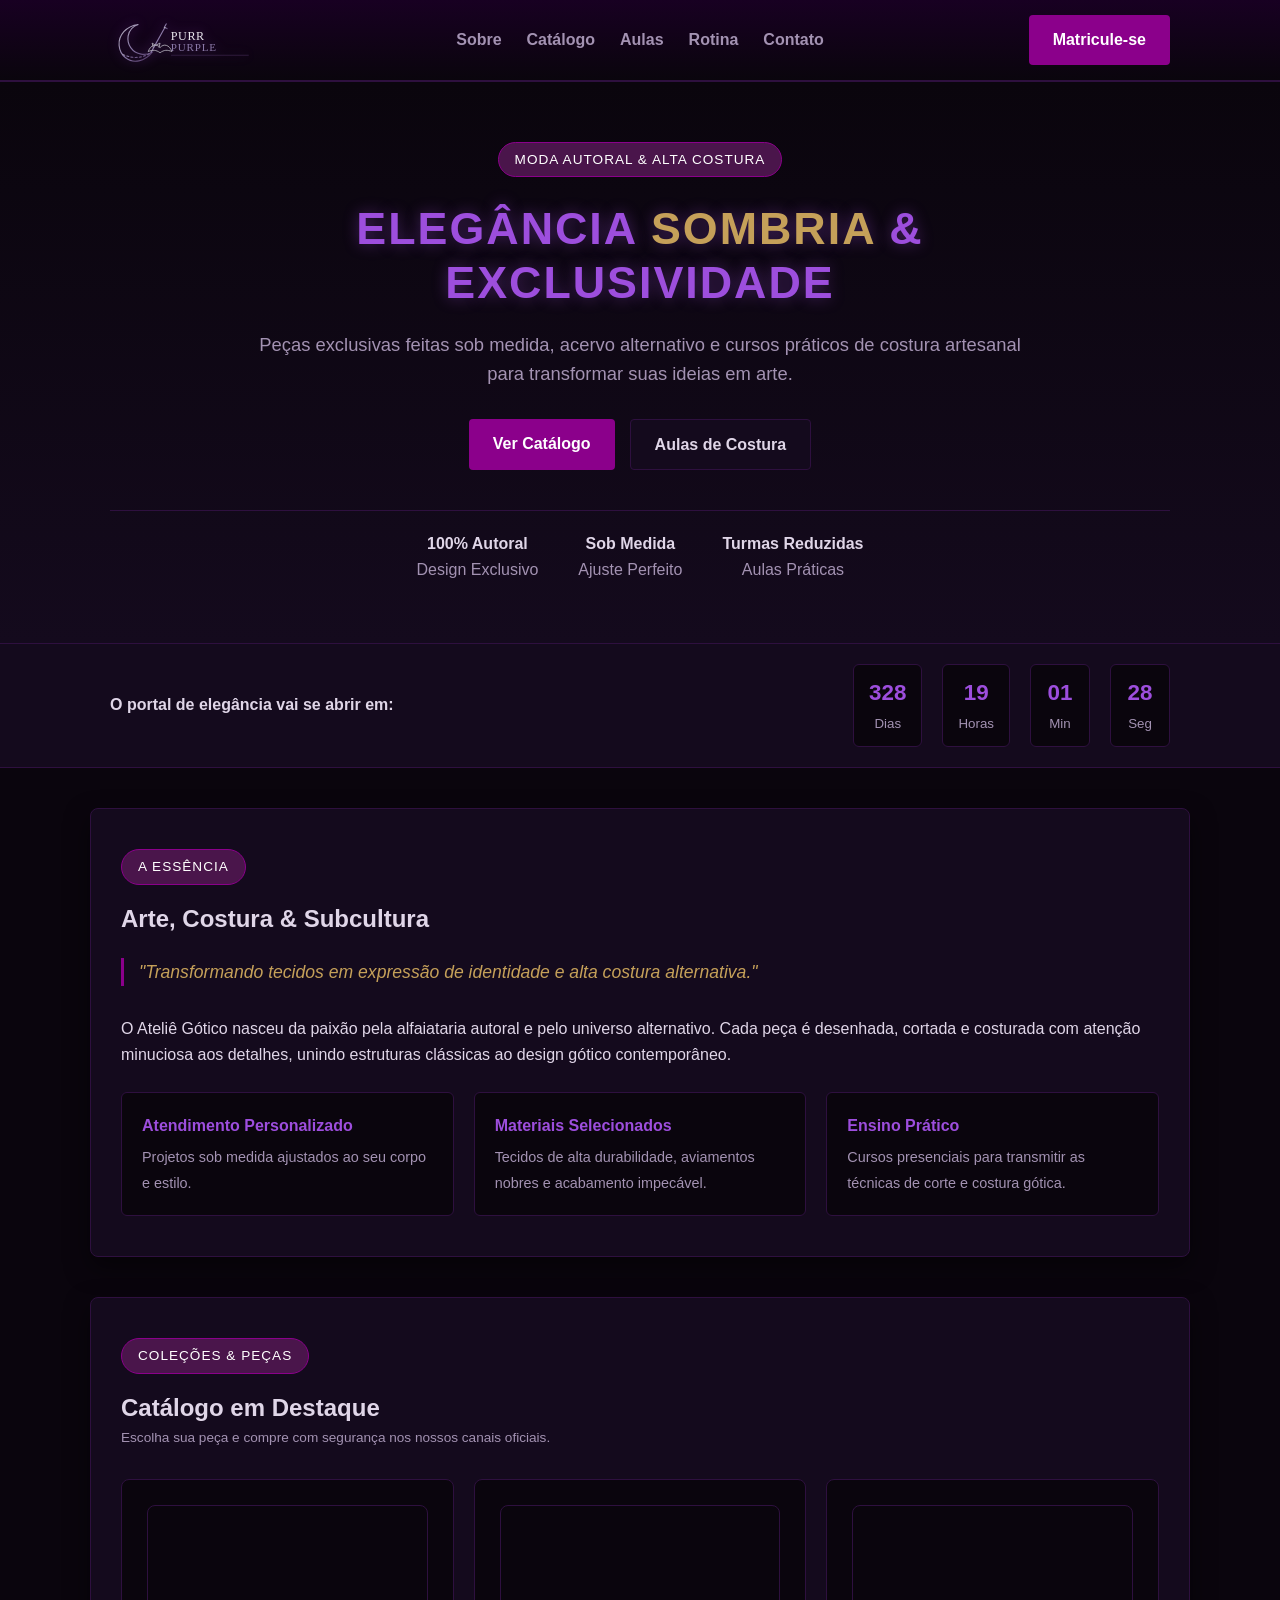
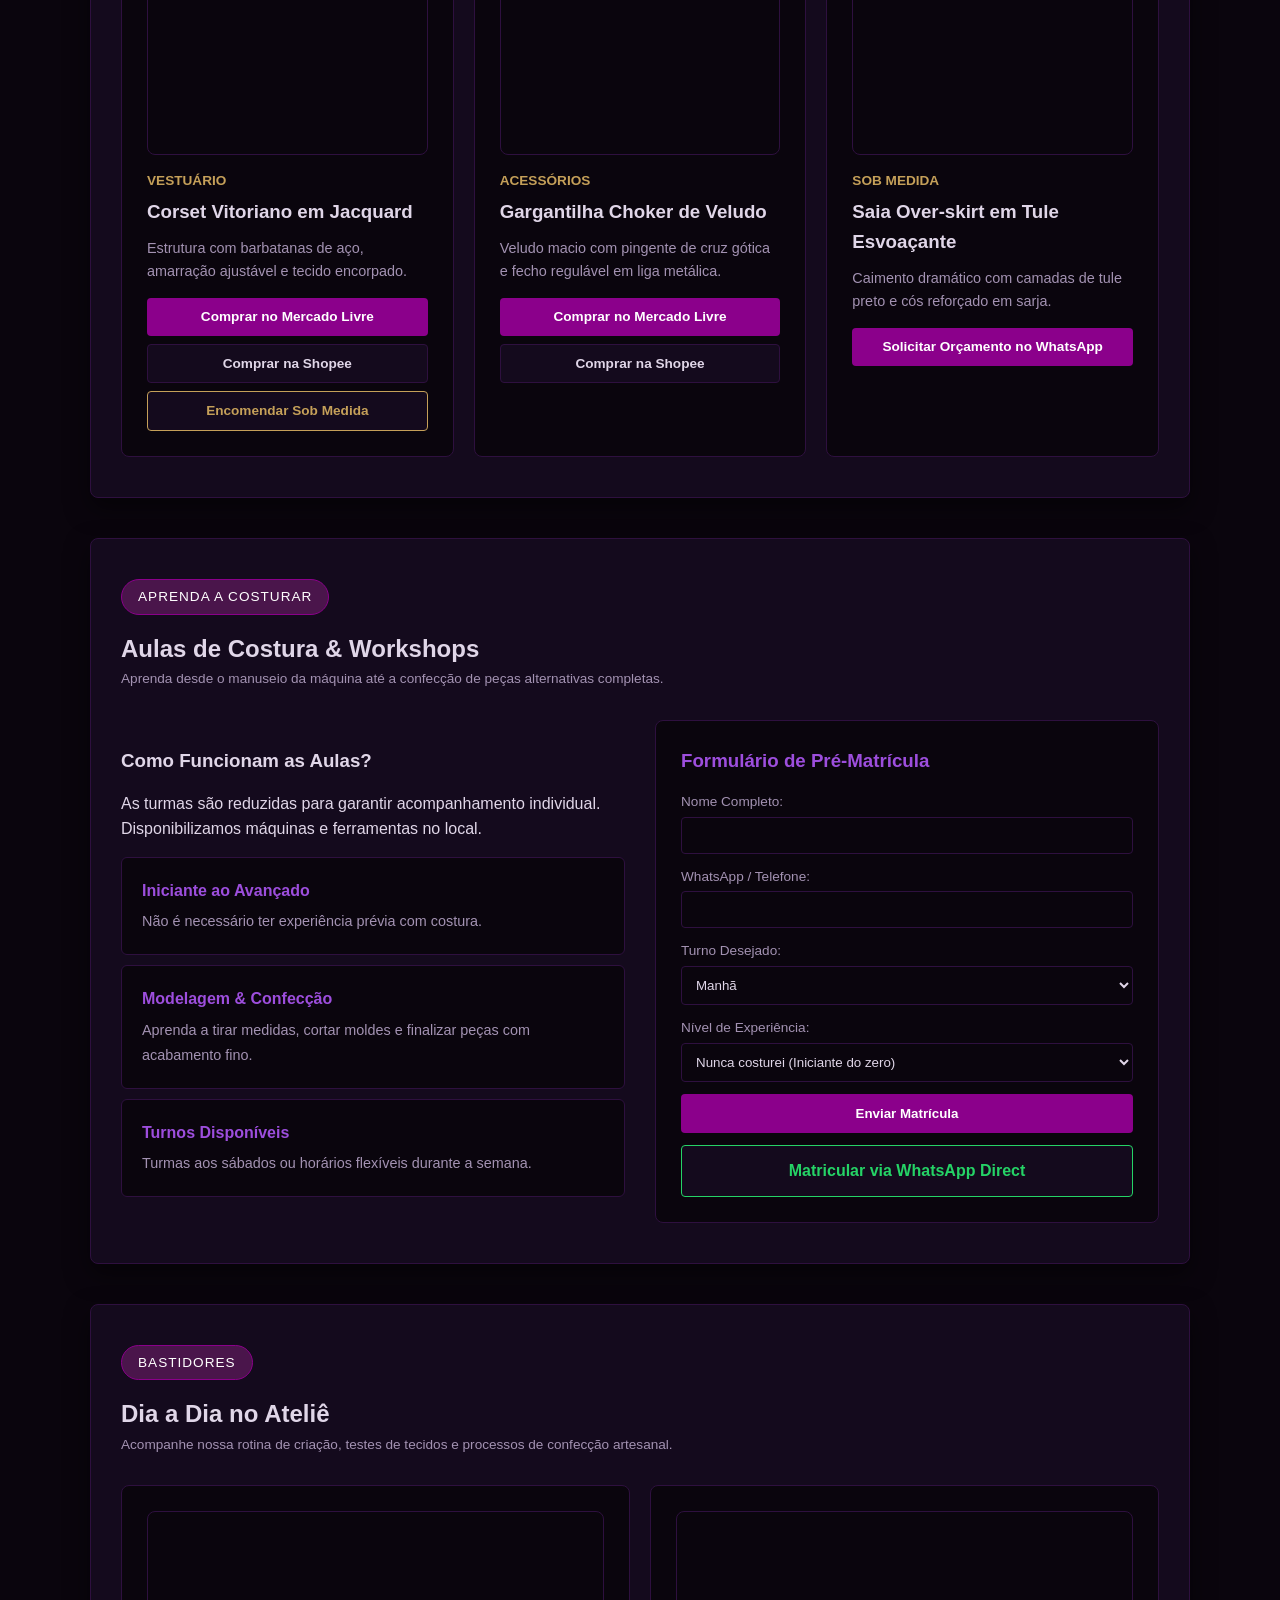
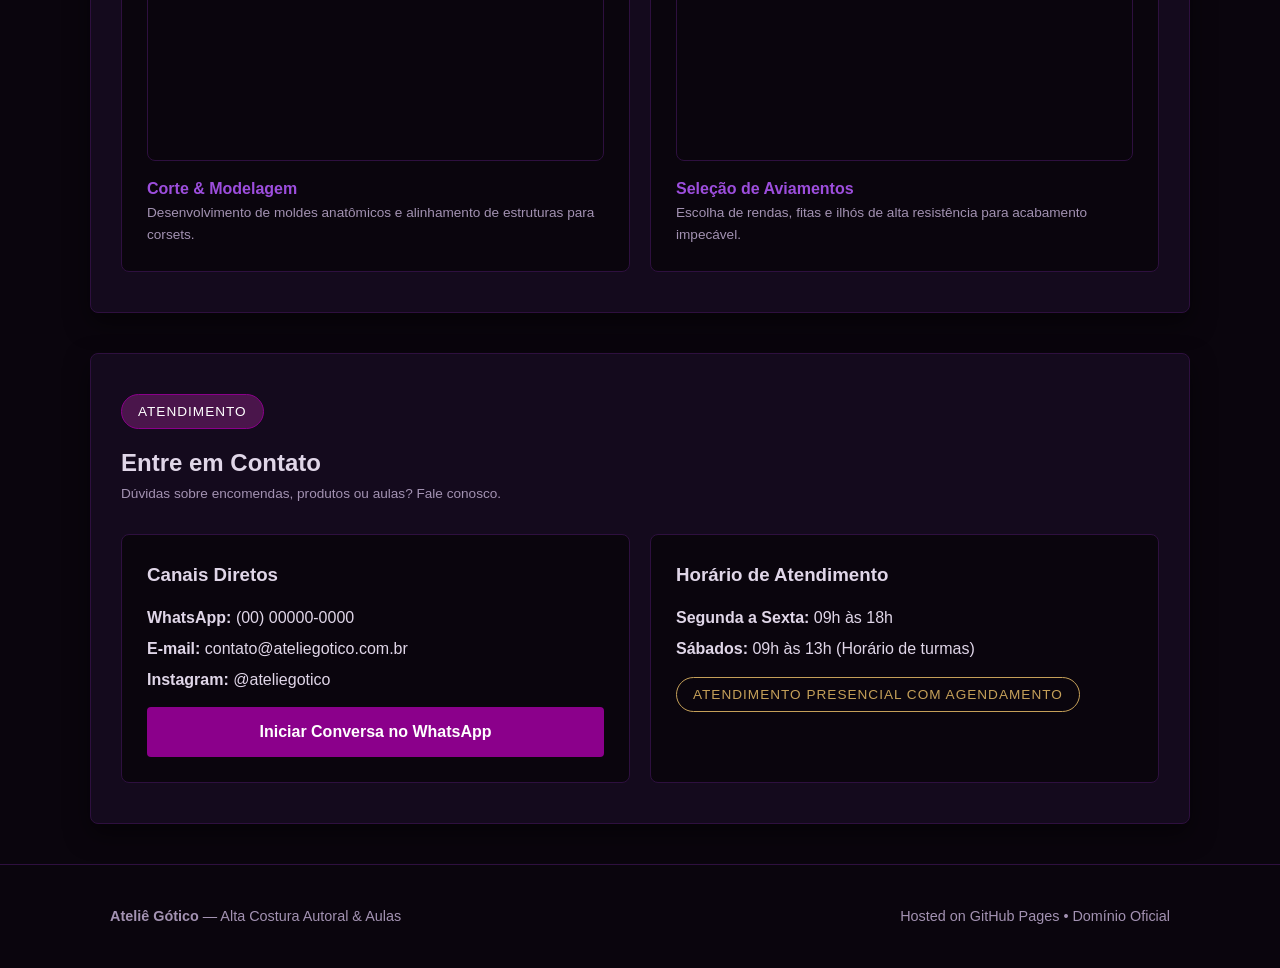
==== index.html @ 95b2547f "Add files via upload" ====
<!DOCTYPE html>
<html lang="pt-BR">
<head>
    <meta charset="UTF-8">
    <meta name="viewport" content="width=device-width, initial-scale=1.0">
    <title>Ateliê Gótico | Moda Autoral & Aulas de Costura</title>
    <link rel="stylesheet" href="style.css">
</head>
<body>

    <!-- ==========================================================================
       HEADER & NAVEGAÇÃO
       ========================================================================== -->
    <header>
        <div class="container nav">
            <!-- Esquerda: Logo -->
            <div class="brand">
                <a href="#home">
                    <img src="assets/logo-purr-purple.svg" alt="Ateliê Gótico Logo" class="logo-img">
                </a>
            </div>
            
            <!-- Centro: Links do Menu -->
            <nav class="navlinks">
                <a href="#sobre">Sobre</a>
                <a href="#catalogo">Catálogo</a>
                <a href="#cursos">Aulas</a>
                <a href="#rotina">Rotina</a>
                <a href="#contato">Contato</a>
            </nav>

            <!-- Direita: Botão de Ação -->
            <div class="nav-cta">
                <a href="#cursos" class="btn primary">Matricule-se</a>
            </div>
        </div>
    </header>

    <!-- ==========================================================================
       HERO SECTION (BANNER CENTRALIZADO)
       ========================================================================== -->
    <section id="home" class="hero">
        <div class="container hero-container">
            <div class="hero-content">
                <span class="eyebrow">Moda Autoral & Alta Costura</span>
                <h1 class="display"><span>Elegância</span> <span>Sombria</span> &amp; <span>Exclusividade</span></h1>
                <p class="hero-lede">
                    Peças exclusivas feitas sob medida, acervo alternativo e cursos práticos de costura artesanal para transformar suas ideias em arte.
                </p>
                <div class="hero-actions">
                    <a href="#catalogo" class="btn primary">Ver Catálogo</a>
                    <a href="#cursos" class="btn">Aulas de Costura</a>
                </div>
            </div>
        </div>

        <div class="container">
            <div class="hero-meta">
                <div><strong>100% Autoral</strong><span>Design Exclusivo</span></div>
                <div><strong>Sob Medida</strong><span>Ajuste Perfeito</span></div>
                <div><strong>Turmas Reduzidas</strong><span>Aulas Práticas</span></div>
            </div>
        </div>
    </section>

    <!-- ==========================================================================
       BARRA DE LANÇAMENTO E CONTAGEM REGRESSIVA (31 DE OUTUBRO)
       ========================================================================== -->
    <div class="launch-bar">
        <div class="container launch-inner">
            <div class="launch-title">
                <strong>O portal de elegância vai se abrir em:</strong>
            </div>
            <div class="countdown">
                <div class="time"><b id="days">00</b><small>Dias</small></div>
                <div class="time"><b id="hours">00</b><small>Horas</small></div>
                <div class="time"><b id="mins">00</b><small>Min</small></div>
                <div class="time"><b id="secs">00</b><small>Seg</small></div>
            </div>
        </div>
    </div>

    <!-- ==========================================================================
       SEÇÃO: SOBRE O ATELIÊ
       ========================================================================== -->
    <section id="sobre" class="container section">
        <div class="section-head">
            <span class="eyebrow">A Essência</span>
            <h2>Arte, Costura & Subcultura</h2>
            <p class="quote">"Transformando tecidos em expressão de identidade e alta costura alternativa."</p>
        </div>
        <p>
            O Ateliê Gótico nasceu da paixão pela alfaiataria autoral e pelo universo alternativo. Cada peça é desenhada, cortada e costurada com atenção minuciosa aos detalhes, unindo estruturas clássicas ao design gótico contemporâneo.
        </p>
        <div class="pillars">
            <div class="pillar">
                <b>Atendimento Personalizado</b>
                <span>Projetos sob medida ajustados ao seu corpo e estilo.</span>
            </div>
            <div class="pillar">
                <b>Materiais Selecionados</b>
                <span>Tecidos de alta durabilidade, aviamentos nobres e acabamento impecável.</span>
            </div>
            <div class="pillar">
                <b>Ensino Prático</b>
                <span>Cursos presenciais para transmitir as técnicas de corte e costura gótica.</span>
            </div>
        </div>
    </section>

    <!-- ==========================================================================
       SEÇÃO: CATÁLOGO DE PRODUTOS
       ========================================================================== -->
    <section id="catalogo" class="container section">
        <div class="section-head">
            <span class="eyebrow">Coleções & Peças</span>
            <h2>Catálogo em Destaque</h2>
            <p class="subtext">Escolha sua peça e compre com segurança nos nossos canais oficiais.</p>
        </div>

        <div class="cards">
            <!-- Card Produto 1 -->
            <div class="card">
                <div class="art-card"></div>
                <span class="card-number">VESTUÁRIO</span>
                <h3>Corset Vitoriano em Jacquard</h3>
                <p class="card-desc">
                    Estrutura com barbatanas de aço, amarração ajustável e tecido encorpado.
                </p>
                <div class="btn-stack">
                    <a href="https://mercadolivre.com.br" target="_blank" class="btn primary sm">Comprar no Mercado Livre</a>
                    <a href="https://shopee.com.br" target="_blank" class="btn sm">Comprar na Shopee</a>
                    <a href="https://wa.me/5500000000000?text=Olá!%20Gostaria%20de%20encomendar%20o%20Corset%20Vitoriano%20sob%20medida." target="_blank" class="btn sm btn-gold">Encomendar Sob Medida</a>
                </div>
            </div>

            <!-- Card Produto 2 -->
            <div class="card">
                <div class="art-card"></div>
                <span class="card-number">ACESSÓRIOS</span>
                <h3>Gargantilha Choker de Veludo</h3>
                <p class="card-desc">
                    Veludo macio com pingente de cruz gótica e fecho regulável em liga metálica.
                </p>
                <div class="btn-stack">
                    <a href="https://mercadolivre.com.br" target="_blank" class="btn primary sm">Comprar no Mercado Livre</a>
                    <a href="https://shopee.com.br" target="_blank" class="btn sm">Comprar na Shopee</a>
                </div>
            </div>

            <!-- Card Produto 3 -->
            <div class="card">
                <div class="art-card"></div>
                <span class="card-number">SOB MEDIDA</span>
                <h3>Saia Over-skirt em Tule Esvoaçante</h3>
                <p class="card-desc">
                    Caimento dramático com camadas de tule preto e cós reforçado em sarja.
                </p>
                <div class="btn-stack">
                    <a href="https://wa.me/5500000000000?text=Olá!%20Quero%20orçamento%20para%20Saia%20Over-skirt." target="_blank" class="btn primary sm">Solicitar Orçamento no WhatsApp</a>
                </div>
            </div>
        </div>
    </section>

    <!-- ==========================================================================
       SEÇÃO: AULAS DE COSTURA & FORMULÁRIO
       ========================================================================== -->
    <section id="cursos" class="container section">
        <div class="section-head">
            <span class="eyebrow">Aprenda a Costurar</span>
            <h2>Aulas de Costura & Workshops</h2>
            <p class="subtext">Aprenda desde o manuseio da máquina até a confecção de peças alternativas completas.</p>
        </div>

        <div class="split">
            <div>
                <h3>Como Funcionam as Aulas?</h3>
                <p class="paragraph-space">As turmas são reduzidas para garantir acompanhamento individual. Disponibilizamos máquinas e ferramentas no local.</p>
                
                <div class="pillar pillar-margin">
                    <b>Iniciante ao Avançado</b>
                    <span>Não é necessário ter experiência prévia com costura.</span>
                </div>
                <div class="pillar pillar-margin">
                    <b>Modelagem & Confecção</b>
                    <span>Aprenda a tirar medidas, cortar moldes e finalizar peças com acabamento fino.</span>
                </div>
                <div class="pillar">
                    <b>Turnos Disponíveis</b>
                    <span>Turmas aos sábados ou horários flexíveis durante a semana.</span>
                </div>
            </div>

            <div class="frame">
                <h3 class="form-title">Formulário de Pré-Matrícula</h3>
                <form action="https://formsubmit.co/seu-email@ateliegotico.com.br" method="POST" class="form-grid">
                    <input type="hidden" name="_subject" value="Nova Pré-Matrícula pelo Site!">
                    <input type="hidden" name="_captcha" value="false">

                    <div>
                        <label>Nome Completo:</label>
                        <input type="text" name="nome" required>
                    </div>

                    <div>
                        <label>WhatsApp / Telefone:</label>
                        <input type="tel" name="whatsapp" required>
                    </div>

                    <div>
                        <label>Turno Desejado:</label>
                        <select name="turno">
                            <option value="Manhã">Manhã</option>
                            <option value="Tarde">Tarde</option>
                            <option value="Noite">Noite</option>
                            <option value="Sábado">Sábado</option>
                        </select>
                    </div>

                    <div>
                        <label>Nível de Experiência:</label>
                        <select name="nivel">
                            <option value="Nunca costurei">Nunca costurei (Iniciante do zero)</option>
                            <option value="Básico">Já sei usar a máquina (Básico)</option>
                            <option value="Intermediário">Já faço peças simples (Intermediário)</option>
                        </select>
                    </div>

                    <button type="submit" class="btn primary btn-full">Enviar Matrícula</button>
                    
                    <a href="https://wa.me/5500000000000?text=Olá!%20Quero%20fazer%20minha%20matrícula%20diretamente%20pelo%20WhatsApp." target="_blank" class="btn btn-wa">
                        Matricular via WhatsApp Direct
                    </a>
                </form>
            </div>
        </div>
    </section>

    <!-- ==========================================================================
       SEÇÃO: DIA A DIA NO ATELIÊ
       ========================================================================== -->
    <section id="rotina" class="container section">
        <div class="section-head">
            <span class="eyebrow">Bastidores</span>
            <h2>Dia a Dia no Ateliê</h2>
            <p class="subtext">Acompanhe nossa rotina de criação, testes de tecidos e processos de confecção artesanal.</p>
        </div>

        <div class="atelier-grid">
            <div class="frame">
                <div class="art-card"></div>
                <h4>Corte & Modelagem</h4>
                <p class="subtext">Desenvolvimento de moldes anatômicos e alinhamento de estruturas para corsets.</p>
            </div>
            <div class="frame">
                <div class="art-card"></div>
                <h4>Seleção de Aviamentos</h4>
                <p class="subtext">Escolha de rendas, fitas e ilhós de alta resistência para acabamento impecável.</p>
            </div>
        </div>
    </section>

    <!-- ==========================================================================
       SEÇÃO: CONTATO
       ========================================================================== -->
    <section id="contato" class="container section">
        <div class="section-head">
            <span class="eyebrow">Atendimento</span>
            <h2>Entre em Contato</h2>
            <p class="subtext">Dúvidas sobre encomendas, produtos ou aulas? Fale conosco.</p>
        </div>

        <div class="contact-grid">
            <div class="contact-card">
                <h3>Canais Diretos</h3>
                <p class="info-line"><strong>WhatsApp:</strong> (00) 00000-0000</p>
                <p class="info-line"><strong>E-mail:</strong> contato@ateliegotico.com.br</p>
                <p class="info-line"><strong>Instagram:</strong> @ateliegotico</p>
                <a href="https://wa.me/5500000000000" target="_blank" class="btn primary btn-full">Iniciar Conversa no WhatsApp</a>
            </div>

            <div class="contact-card">
                <h3>Horário de Atendimento</h3>
                <p class="info-line"><strong>Segunda a Sexta:</strong> 09h às 18h</p>
                <p class="info-line"><strong>Sábados:</strong> 09h às 13h (Horário de turmas)</p>
                <span class="eyebrow eyebrow-gold">Atendimento Presencial com Agendamento</span>
            </div>
        </div>
    </section>

    <!-- ==========================================================================
       RODAPÉ
       ========================================================================== -->
    <footer>
        <div class="container">
            <div>
                <strong>Ateliê Gótico</strong> — Alta Costura Autoral & Aulas
            </div>
            <div>
                Hosted on GitHub Pages • Domínio Oficial
            </div>
        </div>
    </footer>

    <!-- JS EXTERNO -->
    <script src="script.js"></script>
</body>
</html>
---- style.css ----
/* ==========================================================================
   VARIÁVEIS E REGRAS BASE DE DESIGN (ATELIÊ GÓTICO)
   ========================================================================== */
:root {
    --bg-color: #0a050d;
    --card-bg: #140a1d;
    --accent-purple: #4a154b;
    --bright-purple: #8b008b;
    --neon-purple: #9d4edd;
    --text-color: #e0d6e8;
    --text-muted: #a392b2;
    --border-color: #2e103f;
    --gold-accent: #c5a059;
}

* {
    box-sizing: border-box;
    margin: 0;
    padding: 0;
}

body {
    background-color: var(--bg-color);
    color: var(--text-color);
    font-family: 'Segoe UI', Tahoma, Geneva, Verdana, sans-serif;
    line-height: 1.6;
}

.container {
    max-width: 1100px;
    margin: 0 auto;
    padding: 0 20px;
}

/* ==========================================================================
   HEADER & NAVEGAÇÃO
   ========================================================================== */
header {
    background: linear-gradient(180deg, #180022 0%, var(--bg-color) 100%);
    border-bottom: 2px solid var(--border-color);
    padding: 15px 0;
    position: sticky;
    top: 0;
    z-index: 1000;
}

.nav {
    display: grid;
    grid-template-columns: 1fr auto 1fr;
    align-items: center;
    gap: 15px;
}

.brand {
    justify-self: start;
    display: flex;
    align-items: center;
}

.brand a {
    display: flex;
    align-items: center;
    text-decoration: none;
}

.logo-img {
    height: 48px;
    min-height: 48px;
    width: auto;
    min-width: 48px;
    display: block;
    object-fit: contain;
    filter: drop-shadow(0px 0px 6px rgba(157, 78, 221, 0.4));
}

.navlinks {
    justify-self: center;
    display: flex;
    align-items: center;
    gap: 25px;
}

.navlinks a {
    color: var(--text-muted);
    text-decoration: none;
    font-weight: 600;
    transition: color 0.3s ease;
}

.navlinks a:hover {
    color: var(--neon-purple);
}

.nav-cta {
    justify-self: end;
}

/* ==========================================================================
   BOTÕES E BADGES
   ========================================================================== */
.btn {
    display: inline-block;
    background-color: var(--card-bg);
    color: var(--text-color);
    padding: 12px 24px;
    border-radius: 4px;
    text-decoration: none;
    font-weight: bold;
    text-align: center;
    transition: all 0.3s ease;
    border: 1px solid var(--border-color);
    cursor: pointer;
}

.btn:hover {
    background-color: var(--accent-purple);
    border-color: var(--bright-purple);
    color: #ffffff;
}

.btn.primary {
    background-color: var(--bright-purple);
    color: #ffffff;
    border: none;
}

.btn.primary:hover {
    background-color: var(--neon-purple);
    box-shadow: 0 0 15px rgba(157, 78, 221, 0.5);
}

.btn.sm {
    font-size: 0.85rem;
    padding: 8px 12px;
}

.btn-gold {
    border-color: var(--gold-accent);
    color: var(--gold-accent);
}

.btn-full {
    width: 100%;
}

.btn-wa {
    text-align: center;
    border-color: #25D366;
    color: #25D366;
    width: 100%;
}

.eyebrow {
    background-color: var(--accent-purple);
    color: #ffffff;
    padding: 6px 16px;
    border-radius: 20px;
    font-size: 0.85rem;
    text-transform: uppercase;
    letter-spacing: 1px;
    display: inline-block;
    margin-bottom: 15px;
    border: 1px solid var(--bright-purple);
}

.eyebrow-gold {
    background: transparent;
    border-color: var(--gold-accent);
    color: var(--gold-accent);
}

/* ==========================================================================
   HERO SECTION
   ========================================================================== */
.hero {
    padding: 60px 0;
    background: linear-gradient(180deg, var(--bg-color) 0%, var(--card-bg) 100%);
    border-bottom: 1px solid var(--border-color);
}

.hero-container {
    display: flex;
    justify-content: center;
    align-items: center;
    margin-bottom: 40px;
}

.hero-content {
    text-align: center;
    max-width: 800px;
    margin: 0 auto;
}

/* ESTILIZAÇÃO DO TÍTULO COM CORES E FONTE EM DESTAQUE */
.display {
    color: var(--neon-purple);
    font-size: 2.8rem;
    margin: 10px 0 20px 0;
    text-transform: uppercase;
    letter-spacing: 2px;
    text-shadow: 0 0 15px rgba(157, 78, 221, 0.4);
    line-height: 1.2;
}

.display span:nth-child(1) {
    color: var(--neon-purple);
}

.display span:nth-child(2) {
    color: var(--gold-accent);
}

.display span:nth-child(3) {
    color: var(--neon-purple);
}

.hero-lede {
    color: var(--text-muted);
    font-size: 1.15rem;
    margin-bottom: 30px;
}

.hero-actions {
    display: flex;
    justify-content: center;
    gap: 15px;
}

.hero-meta {
    display: flex;
    justify-content: center;
    gap: 40px;
    border-top: 1px solid var(--border-color);
    padding-top: 20px;
    color: var(--text-muted);
    text-align: center;
}

.hero-meta strong {
    display: block;
    color: var(--text-color);
}

/* ==========================================================================
   BARRA DE LANÇAMENTO E CONTAGEM REGRESSIVA
   ========================================================================== */
.launch-bar {
    background-color: var(--card-bg);
    border-bottom: 1px solid var(--border-color);
    padding: 20px 0;
}

.launch-inner {
    display: flex;
    justify-content: space-between;
    align-items: center;
}

.subtext {
    color: var(--text-muted);
    font-size: 0.85rem;
    margin: 0;
}

.countdown {
    display: flex;
    gap: 20px;
}

.time {
    text-align: center;
    background-color: var(--bg-color);
    padding: 10px 15px;
    border-radius: 6px;
    border: 1px solid var(--border-color);
    min-width: 60px;
}

.time b {
    display: block;
    color: var(--neon-purple);
    font-size: 1.4rem;
}

.time small {
    color: var(--text-muted);
}

/* ==========================================================================
   SEÇÕES, CARDS E FORMULÁRIOS
   ========================================================================== */
.section {
    background-color: var(--card-bg);
    border: 1px solid var(--border-color);
    border-radius: 8px;
    padding: 40px 30px;
    margin: 40px auto;
    box-shadow: 0 10px 25px rgba(0, 0, 0, 0.5);
}

.section-head {
    margin-bottom: 30px;
}

.quote {
    font-style: italic;
    color: var(--gold-accent);
    border-left: 3px solid var(--bright-purple);
    padding-left: 15px;
    margin: 20px 0;
    font-size: 1.1rem;
}

.pillars {
    display: grid;
    grid-template-columns: repeat(auto-fit, minmax(250px, 1fr));
    gap: 20px;
    margin-top: 25px;
}

.pillar {
    background-color: var(--bg-color);
    border: 1px solid var(--border-color);
    padding: 20px;
    border-radius: 6px;
}

.pillar-margin {
    margin-bottom: 10px;
}

.pillar b {
    display: block;
    color: var(--neon-purple);
    margin-bottom: 5px;
}

.pillar span {
    color: var(--text-muted);
    font-size: 0.9rem;
}

.split {
    display: grid;
    grid-template-columns: 1fr 1fr;
    gap: 30px;
    align-items: center;
}

.paragraph-space {
    margin: 15px 0;
}

.art-card {
    background-color: var(--bg-color);
    border: 1px solid var(--border-color);
    min-height: 250px;
    border-radius: 8px;
}

.cards {
    display: grid;
    grid-template-columns: repeat(auto-fit, minmax(280px, 1fr));
    gap: 20px;
}

.card {
    background-color: var(--bg-color);
    border: 1px solid var(--border-color);
    border-radius: 8px;
    padding: 25px;
}

.card h3 {
    margin: 5px 0 10px 0;
}

.card-number {
    color: var(--gold-accent);
    font-size: 0.85rem;
    font-weight: bold;
    margin-top: 15px;
    display: block;
}

.card-desc {
    color: var(--text-muted);
    font-size: 0.9rem;
    margin-bottom: 15px;
}

.btn-stack {
    display: flex;
    flex-direction: column;
    gap: 8px;
}

.atelier-grid, .contact-grid {
    display: grid;
    grid-template-columns: 1fr 1fr;
    gap: 20px;
}

.frame, .contact-card {
    background-color: var(--bg-color);
    border: 1px solid var(--border-color);
    border-radius: 8px;
    padding: 25px;
}

.frame h4 {
    margin-top: 15px;
    color: var(--neon-purple);
}

.form-title {
    margin-bottom: 15px;
    color: var(--neon-purple);
}

.form-grid {
    display: flex;
    flex-direction: column;
    gap: 12px;
}

.form-grid label {
    display: block;
    font-size: 0.85rem;
    margin-bottom: 4px;
    color: var(--text-muted);
}

.form-grid input,
.form-grid select {
    width: 100%;
    padding: 10px;
    background: var(--bg-color);
    border: 1px solid var(--border-color);
    color: var(--text-color);
    border-radius: 4px;
}

.info-line {
    margin-bottom: 5px;
}

.contact-card .info-line:first-of-type {
    margin-top: 15px;
}

.contact-card .info-line:last-of-type {
    margin-bottom: 15px;
}

/* ==========================================================================
   RODAPÉ
   ========================================================================== */
footer {
    text-align: center;
    padding: 40px 20px;
    color: var(--text-muted);
    border-top: 1px solid var(--border-color);
    font-size: 0.9rem;
}

footer .container {
    display: flex;
    justify-content: space-between;
}

/* ==========================================================================
   RESPONSIVIDADE
   ========================================================================== */
@media (max-width: 768px) {
    .nav {
        display: flex;
        flex-direction: column;
        justify-content: center;
        align-items: center;
        gap: 15px;
    }

    .navlinks {
        flex-wrap: wrap;
        justify-content: center;
        gap: 15px;
    }

    .hero-container {
        text-align: center;
    }

    .hero-content {
        text-align: center;
    }

    .hero-actions {
        justify-content: center;
    }

    .split, .atelier-grid, .contact-grid, .hero-meta, .launch-inner {
        flex-direction: column;
        grid-template-columns: 1fr;
        text-align: center;
    }

    footer .container {
        flex-direction: column;
        gap: 10px;
    }
}
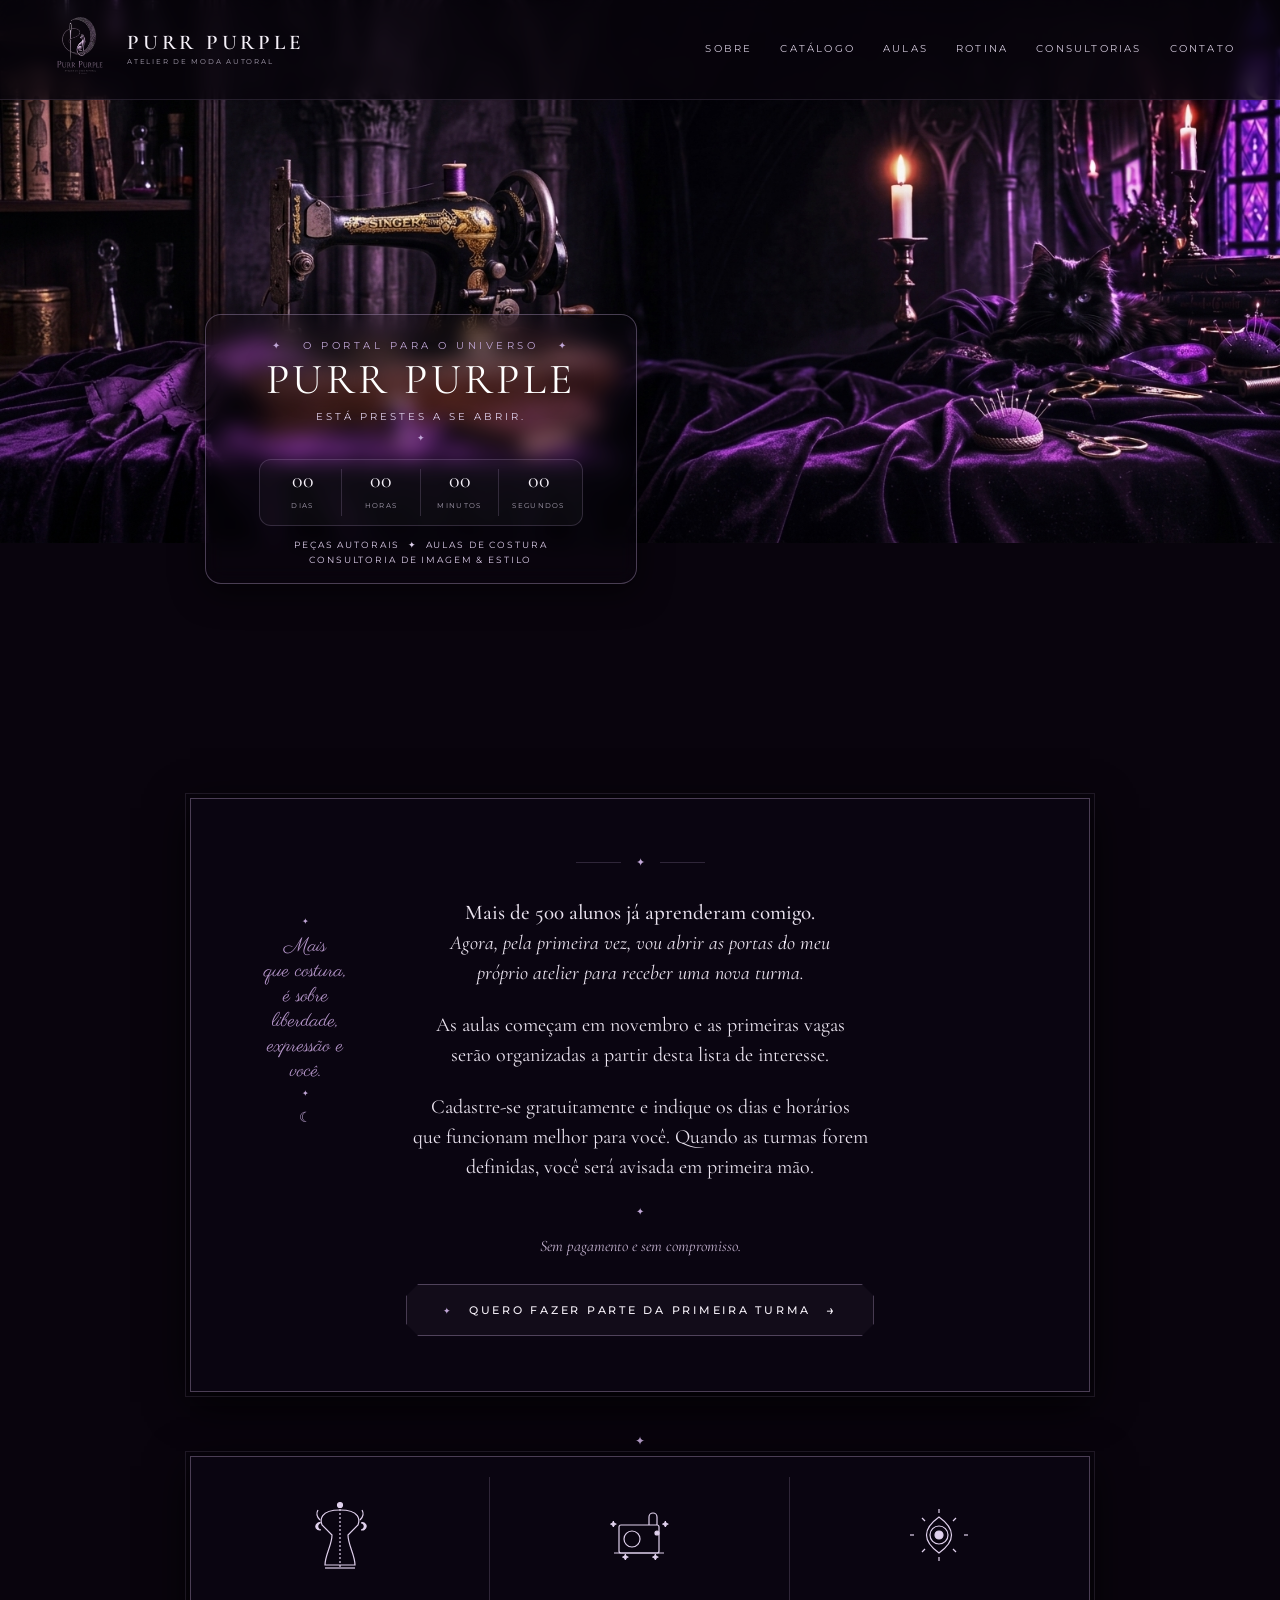
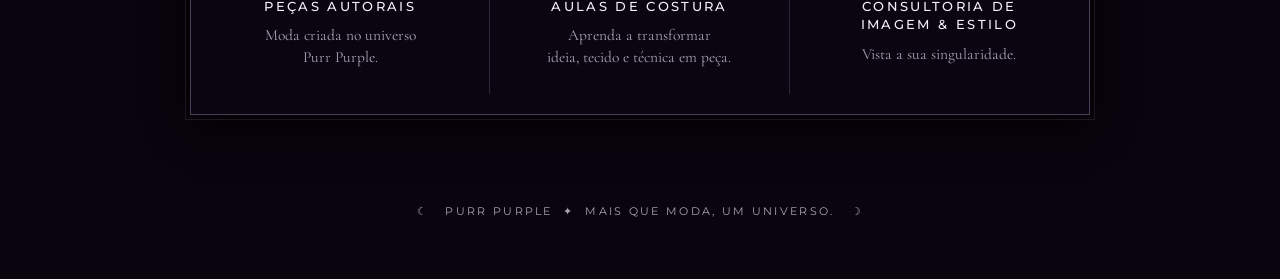
==== commit c0c31c92: "Add files via upload" ====
--- a/index.html
+++ b/index.html
@@ -1,309 +1,178 @@
-<!DOCTYPE html>
+<!doctype html>
 <html lang="pt-BR">
 <head>
-    <meta charset="UTF-8">
-    <meta name="viewport" content="width=device-width, initial-scale=1.0">
-    <title>Ateliê Gótico | Moda Autoral & Aulas de Costura</title>
-    <link rel="stylesheet" href="style.css">
+  <meta charset="utf-8">
+  <meta name="viewport" content="width=device-width, initial-scale=1">
+  <meta name="description" content="Purr Purple — atelier de moda autoral. Peças autorais, aulas de costura e consultoria de imagem & estilo.">
+  <meta name="theme-color" content="#09040d">
+  <title>Purr Purple — Atelier de Moda Autoral</title>
+  <link rel="preconnect" href="https://fonts.googleapis.com">
+  <link rel="preconnect" href="https://fonts.gstatic.com" crossorigin>
+  <link href="https://fonts.googleapis.com/css2?family=Cormorant+Garamond:ital,wght@0,300;0,400;0,500;0,600;0,700;1,400&family=Montserrat:wght@300;400;500;600&family=Parisienne&display=swap" rel="stylesheet">
+  <link rel="stylesheet" href="style.css">
 </head>
 <body>
 
-    <!-- ==========================================================================
-       HEADER & NAVEGAÇÃO
-       ========================================================================== -->
-    <header>
-        <div class="container nav">
-            <!-- Esquerda: Logo -->
-            <div class="brand">
-                <a href="#home">
-                    <img src="assets/logo-purr-purple.svg" alt="Ateliê Gótico Logo" class="logo-img">
-                </a>
-            </div>
-            
-            <!-- Centro: Links do Menu -->
-            <nav class="navlinks">
-                <a href="#sobre">Sobre</a>
-                <a href="#catalogo">Catálogo</a>
-                <a href="#cursos">Aulas</a>
-                <a href="#rotina">Rotina</a>
-                <a href="#contato">Contato</a>
-            </nav>
+  <!-- Cabeçalho Fixo / Transparente -->
+  <header class="site-header">
+    <a class="brand" href="index.html" aria-label="Purr Purple — início">
+      <span class="brand-mark">
+        <img src="assets/logo-purr-purple.png" alt="Logo Purr Purple">
+      </span>
+      <div class="brand-text">
+        <span class="brand-name">PURR PURPLE</span>
+        <span class="brand-sub">ATELIER DE MODA AUTORAL</span>
+      </div>
+    </a>
 
-            <!-- Direita: Botão de Ação -->
-            <div class="nav-cta">
-                <a href="#cursos" class="btn primary">Matricule-se</a>
-            </div>
-        </div>
-    </header>
+    <button class="menu-toggle" type="button" aria-expanded="false" aria-controls="main-nav">Menu</button>
 
-    <!-- ==========================================================================
-       HERO SECTION (BANNER CENTRALIZADO)
-       ========================================================================== -->
-    <section id="home" class="hero">
-        <div class="container hero-container">
-            <div class="hero-content">
-                <span class="eyebrow">Moda Autoral & Alta Costura</span>
-                <h1 class="display"><span>Elegância</span> <span>Sombria</span> &amp; <span>Exclusividade</span></h1>
-                <p class="hero-lede">
-                    Peças exclusivas feitas sob medida, acervo alternativo e cursos práticos de costura artesanal para transformar suas ideias em arte.
-                </p>
-                <div class="hero-actions">
-                    <a href="#catalogo" class="btn primary">Ver Catálogo</a>
-                    <a href="#cursos" class="btn">Aulas de Costura</a>
-                </div>
-            </div>
+    <nav id="main-nav" class="main-nav" aria-label="Navegação principal">
+      <a href="sobre.html">SOBRE</a>
+      <a href="catalogo.html">CATÁLOGO</a>
+      <a href="aulas.html">AULAS</a>
+      <a href="rotinas.html">ROTINA</a>
+      <a href="consultoria.html">CONSULTORIAS</a>
+      <a href="contatos.html">CONTATO</a>
+    </nav>
+  </header>
+
+  <main>
+    <!-- Seção Hero com Imagem Inteira Alinhada à Direita -->
+    <section class="hero-parallax">
+      <div class="hero-overlay">
+        <p class="eyebrow">✦ &nbsp; O PORTAL PARA O UNIVERSO &nbsp; ✦</p>
+        <h1>PURR PURPLE</h1>
+        <p class="hero-lead">ESTÁ PRESTES A SE ABRIR.</p>
+        <div class="hero-star-divider">✦</div>
+
+        <!-- Cronômetro de Inauguração -->
+        <div class="countdown" aria-label="Contagem regressiva para a abertura do portal">
+          <div><strong id="days">00</strong><span>DIAS</span></div>
+          <div><strong id="hours">00</strong><span>HORAS</span></div>
+          <div><strong id="minutes">00</strong><span>MINUTOS</span></div>
+          <div><strong id="seconds">00</strong><span>SEGUNDOS</span></div>
         </div>
 
-        <div class="container">
-            <div class="hero-meta">
-                <div><strong>100% Autoral</strong><span>Design Exclusivo</span></div>
-                <div><strong>Sob Medida</strong><span>Ajuste Perfeito</span></div>
-                <div><strong>Turmas Reduzidas</strong><span>Aulas Práticas</span></div>
-            </div>
-        </div>
+        <p class="hero-services">
+          PEÇAS AUTORAIS &nbsp;✦&nbsp; AULAS DE COSTURA<br>
+          CONSULTORIA DE IMAGEM & ESTILO
+        </p>
+      </div>
+
+      <!-- Sombra / Gradiente Suave para Unificação do Fundo -->
+      <div class="hero-bottom-fade"></div>
     </section>
 
-    <!-- ==========================================================================
-       BARRA DE LANÇAMENTO E CONTAGEM REGRESSIVA (31 DE OUTUBRO)
-       ========================================================================== -->
-    <div class="launch-bar">
-        <div class="container launch-inner">
-            <div class="launch-title">
-                <strong>O portal de elegância vai se abrir em:</strong>
-            </div>
-            <div class="countdown">
-                <div class="time"><b id="days">00</b><small>Dias</small></div>
-                <div class="time"><b id="hours">00</b><small>Horas</small></div>
-                <div class="time"><b id="mins">00</b><small>Min</small></div>
-                <div class="time"><b id="secs">00</b><small>Seg</small></div>
-            </div>
+    <!-- Seção Central de Interesse -->
+    <section class="interest section-frame">
+      <div class="ornament-top">
+        <span class="ornament-line"></span>
+        <span class="ornament-star">✦</span>
+        <span class="ornament-line"></span>
+      </div>
+
+      <div class="interest-inner">
+        <div class="script-quote">
+          <span class="side-star side-star-1">✦</span>
+          Mais<br>que costura,<br>é sobre<br>liberdade,<br>expressão e<br>você.
+          <span class="side-star side-star-2">✦</span>
+          <span class="side-moon">☾</span>
         </div>
-    </div>
 
-    <!-- ==========================================================================
-       SEÇÃO: SOBRE O ATELIÊ
-       ========================================================================== -->
-    <section id="sobre" class="container section">
-        <div class="section-head">
-            <span class="eyebrow">A Essência</span>
-            <h2>Arte, Costura & Subcultura</h2>
-            <p class="quote">"Transformando tecidos em expressão de identidade e alta costura alternativa."</p>
+        <div class="interest-text">
+          <p><strong>Mais de 500 alunos já aprenderam comigo.</strong><br>
+          <em>Agora, pela primeira vez, vou abrir as portas do meu<br>próprio atelier para receber uma nova turma.</em></p>
+          
+          <p>As aulas começam em novembro e as primeiras vagas<br>serão organizadas a partir desta lista de interesse.</p>
+          
+          <p>Cadastre-se gratuitamente e indique os dias e horários<br>que funcionam melhor para você. Quando as turmas forem<br>definidas, você será avisada em primeira mão.</p>
         </div>
-        <p>
-            O Ateliê Gótico nasceu da paixão pela alfaiataria autoral e pelo universo alternativo. Cada peça é desenhada, cortada e costurada com atenção minuciosa aos detalhes, unindo estruturas clássicas ao design gótico contemporâneo.
-        </p>
-        <div class="pillars">
-            <div class="pillar">
-                <b>Atendimento Personalizado</b>
-                <span>Projetos sob medida ajustados ao seu corpo e estilo.</span>
-            </div>
-            <div class="pillar">
-                <b>Materiais Selecionados</b>
-                <span>Tecidos de alta durabilidade, aviamentos nobres e acabamento impecável.</span>
-            </div>
-            <div class="pillar">
-                <b>Ensino Prático</b>
-                <span>Cursos presenciais para transmitir as técnicas de corte e costura gótica.</span>
-            </div>
-        </div>
+
+        <div class="ornament-mid">✦</div>
+
+        <p class="no-obligation">Sem pagamento e sem compromisso.</p>
+
+        <!-- Botão com Moldura Recortada -->
+        <a class="button button-primary" href="https://forms.google.com" target="_blank" rel="noopener noreferrer">
+          <span class="btn-star">✦</span>
+          <span class="btn-text">QUERO FAZER PARTE DA PRIMEIRA TURMA</span>
+          <span class="btn-arrow">→</span>
+        </a>
+      </div>
     </section>
 
-    <!-- ==========================================================================
-       SEÇÃO: CATÁLOGO DE PRODUTOS
-       ========================================================================== -->
-    <section id="catalogo" class="container section">
-        <div class="section-head">
-            <span class="eyebrow">Coleções & Peças</span>
-            <h2>Catálogo em Destaque</h2>
-            <p class="subtext">Escolha sua peça e compre com segurança nos nossos canais oficiais.</p>
-        </div>
+    <div class="section-divider-star">✦</div>
 
-        <div class="cards">
-            <!-- Card Produto 1 -->
-            <div class="card">
-                <div class="art-card"></div>
-                <span class="card-number">VESTUÁRIO</span>
-                <h3>Corset Vitoriano em Jacquard</h3>
-                <p class="card-desc">
-                    Estrutura com barbatanas de aço, amarração ajustável e tecido encorpado.
-                </p>
-                <div class="btn-stack">
-                    <a href="https://mercadolivre.com.br" target="_blank" class="btn primary sm">Comprar no Mercado Livre</a>
-                    <a href="https://shopee.com.br" target="_blank" class="btn sm">Comprar na Shopee</a>
-                    <a href="https://wa.me/5500000000000?text=Olá!%20Gostaria%20de%20encomendar%20o%20Corset%20Vitoriano%20sob%20medida." target="_blank" class="btn sm btn-gold">Encomendar Sob Medida</a>
-                </div>
-            </div>
+    <!-- Três Pilares Inferiores -->
+    <section class="pillars section-frame">
+      <article class="pillar">
+        <a href="pecas.html" class="pillar-link">
+          <div class="pillar-icon">
+            <svg width="60" height="70" viewBox="0 0 60 70" fill="none" stroke="currentColor" stroke-width="1.2">
+              <path d="M 12 25 C 10 20, 10 10, 30 10 C 50 10, 50 20, 48 25 L 38 35 C 38 45, 45 55, 45 65 L 15 65 C 15 55, 22 45, 22 35 Z" />
+              <path d="M 30 5 L 30 68" stroke-dasharray="2 2" />
+              <circle cx="30" cy="5" r="2.5" fill="currentColor" />
+              <path d="M 15 68 L 45 68" />
+              <path d="M 10 20 Q 5 15, 8 10" />
+              <path d="M 50 20 Q 55 15, 52 10" />
+              <text x="5" y="30" font-size="10" fill="currentColor">☾</text>
+              <text x="48" y="30" font-size="10" fill="currentColor">☽</text>
+            </svg>
+          </div>
+          <h2>PEÇAS AUTORAIS</h2>
+          <p>Moda criada no universo<br>Purr Purple.</p>
+        </a>
+      </article>
 
-            <!-- Card Produto 2 -->
-            <div class="card">
-                <div class="art-card"></div>
-                <span class="card-number">ACESSÓRIOS</span>
-                <h3>Gargantilha Choker de Veludo</h3>
-                <p class="card-desc">
-                    Veludo macio com pingente de cruz gótica e fecho regulável em liga metálica.
-                </p>
-                <div class="btn-stack">
-                    <a href="https://mercadolivre.com.br" target="_blank" class="btn primary sm">Comprar no Mercado Livre</a>
-                    <a href="https://shopee.com.br" target="_blank" class="btn sm">Comprar na Shopee</a>
-                </div>
-            </div>
+      <article class="pillar">
+        <a href="aulas.html" class="pillar-link">
+          <div class="pillar-icon">
+            <svg width="70" height="60" viewBox="0 0 70 60" fill="none" stroke="currentColor" stroke-width="1.2">
+              <rect x="15" y="20" width="40" height="28" rx="2" />
+              <circle cx="28" cy="34" r="8" />
+              <path d="M 45 20 L 45 12 A 4 4 0 0 1 53 12 L 53 20" />
+              <circle cx="53" cy="28" r="2" fill="currentColor" />
+              <path d="M 10 48 L 60 48" />
+              <text x="6" y="22" font-size="8" fill="currentColor">✦</text>
+              <text x="58" y="22" font-size="8" fill="currentColor">✦</text>
+              <text x="18" y="55" font-size="8" fill="currentColor">✦</text>
+              <text x="48" y="55" font-size="8" fill="currentColor">✦</text>
+            </svg>
+          </div>
+          <h2>AULAS DE COSTURA</h2>
+          <p>Aprenda a transformar<br>ideia, tecido e técnica em peça.</p>
+        </a>
+      </article>
 
-            <!-- Card Produto 3 -->
-            <div class="card">
-                <div class="art-card"></div>
-                <span class="card-number">SOB MEDIDA</span>
-                <h3>Saia Over-skirt em Tule Esvoaçante</h3>
-                <p class="card-desc">
-                    Caimento dramático com camadas de tule preto e cós reforçado em sarja.
-                </p>
-                <div class="btn-stack">
-                    <a href="https://wa.me/5500000000000?text=Olá!%20Quero%20orçamento%20para%20Saia%20Over-skirt." target="_blank" class="btn primary sm">Solicitar Orçamento no WhatsApp</a>
-                </div>
-            </div>
-        </div>
+      <article class="pillar">
+        <a href="consultoria.html" class="pillar-link">
+          <div class="pillar-icon">
+            <svg width="70" height="60" viewBox="0 0 70 60" fill="none" stroke="currentColor" stroke-width="1.2">
+              <path d="M 35 12 Q 10 30, 35 48 Q 60 30, 35 12 Z" />
+              <circle cx="35" cy="30" r="9" />
+              <circle cx="35" cy="30" r="4" fill="currentColor" />
+              <line x1="35" y1="4" x2="35" y2="8" />
+              <line x1="35" y1="52" x2="35" y2="56" />
+              <line x1="10" y1="30" x2="6" y2="30" />
+              <line x1="60" y1="30" x2="64" y2="30" />
+              <line x1="18" y1="13" x2="21" y2="16" />
+              <line x1="52" y1="47" x2="49" y2="44" />
+              <line x1="52" y1="13" x2="49" y2="16" />
+              <line x1="18" y1="47" x2="21" y2="44" />
+            </svg>
+          </div>
+          <h2>CONSULTORIA DE<br>IMAGEM & ESTILO</h2>
+          <p>Vista a sua singularidade.</p>
+        </a>
+      </article>
     </section>
+  </main>
 
-    <!-- ==========================================================================
-       SEÇÃO: AULAS DE COSTURA & FORMULÁRIO
-       ========================================================================== -->
-    <section id="cursos" class="container section">
-        <div class="section-head">
-            <span class="eyebrow">Aprenda a Costurar</span>
-            <h2>Aulas de Costura & Workshops</h2>
-            <p class="subtext">Aprenda desde o manuseio da máquina até a confecção de peças alternativas completas.</p>
-        </div>
+  <footer>
+    <p>☾ &nbsp; PURR PURPLE &nbsp;✦&nbsp; MAIS QUE MODA, UM UNIVERSO. &nbsp; ☽</p>
+  </footer>
 
-        <div class="split">
-            <div>
-                <h3>Como Funcionam as Aulas?</h3>
-                <p class="paragraph-space">As turmas são reduzidas para garantir acompanhamento individual. Disponibilizamos máquinas e ferramentas no local.</p>
-                
-                <div class="pillar pillar-margin">
-                    <b>Iniciante ao Avançado</b>
-                    <span>Não é necessário ter experiência prévia com costura.</span>
-                </div>
-                <div class="pillar pillar-margin">
-                    <b>Modelagem & Confecção</b>
-                    <span>Aprenda a tirar medidas, cortar moldes e finalizar peças com acabamento fino.</span>
-                </div>
-                <div class="pillar">
-                    <b>Turnos Disponíveis</b>
-                    <span>Turmas aos sábados ou horários flexíveis durante a semana.</span>
-                </div>
-            </div>
-
-            <div class="frame">
-                <h3 class="form-title">Formulário de Pré-Matrícula</h3>
-                <form action="https://formsubmit.co/seu-email@ateliegotico.com.br" method="POST" class="form-grid">
-                    <input type="hidden" name="_subject" value="Nova Pré-Matrícula pelo Site!">
-                    <input type="hidden" name="_captcha" value="false">
-
-                    <div>
-                        <label>Nome Completo:</label>
-                        <input type="text" name="nome" required>
-                    </div>
-
-                    <div>
-                        <label>WhatsApp / Telefone:</label>
-                        <input type="tel" name="whatsapp" required>
-                    </div>
-
-                    <div>
-                        <label>Turno Desejado:</label>
-                        <select name="turno">
-                            <option value="Manhã">Manhã</option>
-                            <option value="Tarde">Tarde</option>
-                            <option value="Noite">Noite</option>
-                            <option value="Sábado">Sábado</option>
-                        </select>
-                    </div>
-
-                    <div>
-                        <label>Nível de Experiência:</label>
-                        <select name="nivel">
-                            <option value="Nunca costurei">Nunca costurei (Iniciante do zero)</option>
-                            <option value="Básico">Já sei usar a máquina (Básico)</option>
-                            <option value="Intermediário">Já faço peças simples (Intermediário)</option>
-                        </select>
-                    </div>
-
-                    <button type="submit" class="btn primary btn-full">Enviar Matrícula</button>
-                    
-                    <a href="https://wa.me/5500000000000?text=Olá!%20Quero%20fazer%20minha%20matrícula%20diretamente%20pelo%20WhatsApp." target="_blank" class="btn btn-wa">
-                        Matricular via WhatsApp Direct
-                    </a>
-                </form>
-            </div>
-        </div>
-    </section>
-
-    <!-- ==========================================================================
-       SEÇÃO: DIA A DIA NO ATELIÊ
-       ========================================================================== -->
-    <section id="rotina" class="container section">
-        <div class="section-head">
-            <span class="eyebrow">Bastidores</span>
-            <h2>Dia a Dia no Ateliê</h2>
-            <p class="subtext">Acompanhe nossa rotina de criação, testes de tecidos e processos de confecção artesanal.</p>
-        </div>
-
-        <div class="atelier-grid">
-            <div class="frame">
-                <div class="art-card"></div>
-                <h4>Corte & Modelagem</h4>
-                <p class="subtext">Desenvolvimento de moldes anatômicos e alinhamento de estruturas para corsets.</p>
-            </div>
-            <div class="frame">
-                <div class="art-card"></div>
-                <h4>Seleção de Aviamentos</h4>
-                <p class="subtext">Escolha de rendas, fitas e ilhós de alta resistência para acabamento impecável.</p>
-            </div>
-        </div>
-    </section>
-
-    <!-- ==========================================================================
-       SEÇÃO: CONTATO
-       ========================================================================== -->
-    <section id="contato" class="container section">
-        <div class="section-head">
-            <span class="eyebrow">Atendimento</span>
-            <h2>Entre em Contato</h2>
-            <p class="subtext">Dúvidas sobre encomendas, produtos ou aulas? Fale conosco.</p>
-        </div>
-
-        <div class="contact-grid">
-            <div class="contact-card">
-                <h3>Canais Diretos</h3>
-                <p class="info-line"><strong>WhatsApp:</strong> (00) 00000-0000</p>
-                <p class="info-line"><strong>E-mail:</strong> contato@ateliegotico.com.br</p>
-                <p class="info-line"><strong>Instagram:</strong> @ateliegotico</p>
-                <a href="https://wa.me/5500000000000" target="_blank" class="btn primary btn-full">Iniciar Conversa no WhatsApp</a>
-            </div>
-
-            <div class="contact-card">
-                <h3>Horário de Atendimento</h3>
-                <p class="info-line"><strong>Segunda a Sexta:</strong> 09h às 18h</p>
-                <p class="info-line"><strong>Sábados:</strong> 09h às 13h (Horário de turmas)</p>
-                <span class="eyebrow eyebrow-gold">Atendimento Presencial com Agendamento</span>
-            </div>
-        </div>
-    </section>
-
-    <!-- ==========================================================================
-       RODAPÉ
-       ========================================================================== -->
-    <footer>
-        <div class="container">
-            <div>
-                <strong>Ateliê Gótico</strong> — Alta Costura Autoral & Aulas
-            </div>
-            <div>
-                Hosted on GitHub Pages • Domínio Oficial
-            </div>
-        </div>
-    </footer>
-
-    <!-- JS EXTERNO -->
-    <script src="script.js"></script>
+  <script src="script.js"></script>
 </body>
 </html>
--- a/style.css
+++ b/style.css
@@ -1,512 +1,349 @@
+:root {
+  --abyss: #09040d;
+  --purple-glow: #9b51e0;
+  --lavender: #c2a8d8;
+  --lavender-light: #e0d1ed;
+  --silver: #aaa2b4;
+  --white: #f5f0f8;
+  --line: rgba(194, 168, 216, 0.2);
+  --border-frame: rgba(194, 168, 216, 0.35);
+}
+
+* { box-sizing: border-box; }
+html { scroll-behavior: smooth; }
+
+body {
+  margin: 0;
+  color: var(--white);
+  background-color: var(--abyss);
+  font-family: "Cormorant Garamond", serif;
+  font-size: 16px;
+  line-height: 1.6;
+}
+
+/* Cabeçalho Fixo Transparente */
+.site-header {
+  position: fixed;
+  top: 0;
+  left: 0;
+  right: 0;
+  z-index: 100;
+  display: flex;
+  align-items: center;
+  justify-content: space-between;
+  min-height: 75px;
+  padding: 10px 45px;
+  background: rgba(9, 4, 13, 0.75);
+  border-bottom: 1px solid rgba(194, 168, 216, 0.15);
+  backdrop-filter: blur(8px);
+}
+
+.brand {
+  display: flex;
+  align-items: center;
+  gap: 12px;
+  text-decoration: none;
+}
+
+.brand-mark img {
+  width: 70px;
+  height: 70px;
+  object-fit: contain;
+}
+
+.brand-text { display: flex; flex-direction: column; }
+.brand-name { font: 600 21px/1 "Cormorant Garamond", serif; letter-spacing: 0.18em; color: var(--white); }
+.brand-sub { font: 400 7px "Montserrat", sans-serif; letter-spacing: 0.25em; color: var(--silver); margin-top: 4px; }
+
+.main-nav { display: flex; align-items: center; gap: 28px; }
+.main-nav a {
+  text-decoration: none;
+  font-family: "Montserrat", sans-serif;
+  font-size: 10px;
+  letter-spacing: 0.22em;
+  color: #d1c7da;
+  transition: color 0.2s;
+}
+.main-nav a:hover { color: var(--lavender); }
+
+.menu-toggle { display: none; background: none; border: 1px solid var(--line); color: var(--white); padding: 8px 12px; }
+
+/* Seção Hero - Imagem Exibida Inteira e Encostada na Borda Direita */
+.hero-parallax {
+  position: relative;
+  width: 100%;
+  aspect-ratio: 1000 / 1480;
+  max-height: 92vh;
+  display: flex;
+  align-items: center;
+  justify-content: flex-start;
+  padding-top: 60px;
+  padding-left: clamp(calc(20px + 10vw), 16vw, calc(100px + 10vw)); /* Posicionado 10% mais para a direita */
+  background-image: url('assets/fundo.png');
+  background-position: right top;
+  background-repeat: no-repeat;
+  background-size: contain;
+}
+
 /* ==========================================================================
-   VARIÁVEIS E REGRAS BASE DE DESIGN (ATELIÊ GÓTICO)
+   MURAL FOSCO DE INAUGURAÇÃO DA HERO (RELAÇÃO AO CRONÔMETRO E TEXTOS)
    ========================================================================== */
-:root {
-    --bg-color: #0a050d;
-    --card-bg: #140a1d;
-    --accent-purple: #4a154b;
-    --bright-purple: #8b008b;
-    --neon-purple: #9d4edd;
-    --text-color: #e0d6e8;
-    --text-muted: #a392b2;
-    --border-color: #2e103f;
-    --gold-accent: #c5a059;
-}
-
-* {
-    box-sizing: border-box;
-    margin: 0;
-    padding: 0;
-}
-
-body {
-    background-color: var(--bg-color);
-    color: var(--text-color);
-    font-family: 'Segoe UI', Tahoma, Geneva, Verdana, sans-serif;
-    line-height: 1.6;
-}
-
-.container {
-    max-width: 1100px;
-    margin: 0 auto;
-    padding: 0 20px;
-}
-
-/* ==========================================================================
-   HEADER & NAVEGAÇÃO
-   ========================================================================== */
-header {
-    background: linear-gradient(180deg, #180022 0%, var(--bg-color) 100%);
-    border-bottom: 2px solid var(--border-color);
-    padding: 15px 0;
-    position: sticky;
-    top: 0;
-    z-index: 1000;
-}
-
-.nav {
-    display: grid;
-    grid-template-columns: 1fr auto 1fr;
-    align-items: center;
-    gap: 15px;
-}
-
-.brand {
-    justify-self: start;
-    display: flex;
-    align-items: center;
-}
-
-.brand a {
-    display: flex;
-    align-items: center;
-    text-decoration: none;
-}
-
-.logo-img {
-    height: 48px;
-    min-height: 48px;
-    width: auto;
-    min-width: 48px;
-    display: block;
-    object-fit: contain;
-    filter: drop-shadow(0px 0px 6px rgba(157, 78, 221, 0.4));
-}
-
-.navlinks {
-    justify-self: center;
-    display: flex;
-    align-items: center;
-    gap: 25px;
-}
-
-.navlinks a {
-    color: var(--text-muted);
-    text-decoration: none;
-    font-weight: 600;
-    transition: color 0.3s ease;
-}
-
-.navlinks a:hover {
-    color: var(--neon-purple);
-}
-
-.nav-cta {
-    justify-self: end;
-}
-
-/* ==========================================================================
-   BOTÕES E BADGES
-   ========================================================================== */
-.btn {
-    display: inline-block;
-    background-color: var(--card-bg);
-    color: var(--text-color);
-    padding: 12px 24px;
-    border-radius: 4px;
-    text-decoration: none;
-    font-weight: bold;
-    text-align: center;
-    transition: all 0.3s ease;
-    border: 1px solid var(--border-color);
-    cursor: pointer;
-}
-
-.btn:hover {
-    background-color: var(--accent-purple);
-    border-color: var(--bright-purple);
-    color: #ffffff;
-}
-
-.btn.primary {
-    background-color: var(--bright-purple);
-    color: #ffffff;
-    border: none;
-}
-
-.btn.primary:hover {
-    background-color: var(--neon-purple);
-    box-shadow: 0 0 15px rgba(157, 78, 221, 0.5);
-}
-
-.btn.sm {
-    font-size: 0.85rem;
-    padding: 8px 12px;
-}
-
-.btn-gold {
-    border-color: var(--gold-accent);
-    color: var(--gold-accent);
-}
-
-.btn-full {
-    width: 100%;
-}
-
-.btn-wa {
-    text-align: center;
-    border-color: #25D366;
-    color: #25D366;
-    width: 100%;
-}
-
-.eyebrow {
-    background-color: var(--accent-purple);
-    color: #ffffff;
-    padding: 6px 16px;
-    border-radius: 20px;
-    font-size: 0.85rem;
-    text-transform: uppercase;
-    letter-spacing: 1px;
-    display: inline-block;
-    margin-bottom: 15px;
-    border: 1px solid var(--bright-purple);
-}
-
-.eyebrow-gold {
-    background: transparent;
-    border-color: var(--gold-accent);
-    color: var(--gold-accent);
-}
-
-/* ==========================================================================
-   HERO SECTION
-   ========================================================================== */
-.hero {
-    padding: 60px 0;
-    background: linear-gradient(180deg, var(--bg-color) 0%, var(--card-bg) 100%);
-    border-bottom: 1px solid var(--border-color);
-}
-
-.hero-container {
-    display: flex;
-    justify-content: center;
-    align-items: center;
-    margin-bottom: 40px;
-}
-
-.hero-content {
-    text-align: center;
-    max-width: 800px;
-    margin: 0 auto;
-}
-
-/* ESTILIZAÇÃO DO TÍTULO COM CORES E FONTE EM DESTAQUE */
-.display {
-    color: var(--neon-purple);
-    font-size: 2.8rem;
-    margin: 10px 0 20px 0;
-    text-transform: uppercase;
-    letter-spacing: 2px;
-    text-shadow: 0 0 15px rgba(157, 78, 221, 0.4);
-    line-height: 1.2;
-}
-
-.display span:nth-child(1) {
-    color: var(--neon-purple);
-}
-
-.display span:nth-child(2) {
-    color: var(--gold-accent);
-}
-
-.display span:nth-child(3) {
-    color: var(--neon-purple);
-}
-
-.hero-lede {
-    color: var(--text-muted);
-    font-size: 1.15rem;
-    margin-bottom: 30px;
-}
-
-.hero-actions {
-    display: flex;
-    justify-content: center;
-    gap: 15px;
-}
-
-.hero-meta {
-    display: flex;
-    justify-content: center;
-    gap: 40px;
-    border-top: 1px solid var(--border-color);
-    padding-top: 20px;
-    color: var(--text-muted);
-    text-align: center;
-}
-
-.hero-meta strong {
-    display: block;
-    color: var(--text-color);
-}
-
-/* ==========================================================================
-   BARRA DE LANÇAMENTO E CONTAGEM REGRESSIVA
-   ========================================================================== */
-.launch-bar {
-    background-color: var(--card-bg);
-    border-bottom: 1px solid var(--border-color);
-    padding: 20px 0;
-}
-
-.launch-inner {
-    display: flex;
-    justify-content: space-between;
-    align-items: center;
-}
-
-.subtext {
-    color: var(--text-muted);
-    font-size: 0.85rem;
-    margin: 0;
-}
-
+.hero-overlay {
+  width: 100%;
+  
+  /* ---> CONTROLE DE TAMANHO E ESPAÇAMENTO DO BLOCO FOSCO (REDUZIDO EM 10%) <--- */
+  max-width: 432px;      /* Reduzido 10% (de 480px para 432px) */
+  padding: 14px 25px;    /* Reduzido 10% mantendo a proporção retangular */
+  margin-top: 10px;      /* Afastamento do topo */
+
+  /* ---> CARACTERÍSTICAS VISUAIS E EFEITO FOSCO (GLASSMORPHISM) <--- */
+  text-align: center;
+  position: relative;
+  z-index: 2;
+  background: rgba(12, 6, 18, 0.20); /* Transparência do fundo do bloco */
+  backdrop-filter: blur(10px);        /* Intensidade do desfoque/efeito fosco */
+  -webkit-backdrop-filter: blur(10px);
+  border: 1px solid var(--border-frame); /* Borda fina estilizada */
+  border-radius: 16px;                   /* Arredondamento dos cantos */
+  box-shadow: 0 8px 32px 0 rgba(0, 0, 0, 0.6); /* Sombra do bloco */
+}
+
+.eyebrow { 
+  font: 400 10px "Montserrat", sans-serif; 
+  letter-spacing: 0.35em; 
+  color: var(--lavender); 
+  margin-bottom: 5px; 
+}
+
+.hero-overlay h1 {
+  font: 400 clamp(27px, 3.4vw, 43px)/0.95 "Cormorant Garamond", serif;
+  letter-spacing: 0.08em;
+  margin: 7px 0 5px;
+  color: #ffffff;
+  text-shadow: 0 0 25px rgba(0, 0, 0, 0.95);
+}
+
+.hero-lead { 
+  font: 400 10px "Montserrat", sans-serif; 
+  letter-spacing: 0.3em; 
+  margin-bottom: 9px; 
+  color: var(--lavender-light); 
+}
+
+.hero-star-divider {
+  font-size: 9px;
+  color: var(--lavender);
+  margin-bottom: 12px;
+}
+
+/* ---> CRONÔMETRO AJUSTADO PROPORCIONALMENTE EM 10% <--- */
 .countdown {
-    display: flex;
-    gap: 20px;
-}
-
-.time {
-    text-align: center;
-    background-color: var(--bg-color);
-    padding: 10px 15px;
-    border-radius: 6px;
-    border: 1px solid var(--border-color);
-    min-width: 60px;
-}
-
-.time b {
-    display: block;
-    color: var(--neon-purple);
-    font-size: 1.4rem;
-}
-
-.time small {
-    color: var(--text-muted);
-}
-
-/* ==========================================================================
-   SEÇÕES, CARDS E FORMULÁRIOS
-   ========================================================================== */
-.section {
-    background-color: var(--card-bg);
-    border: 1px solid var(--border-color);
-    border-radius: 8px;
-    padding: 40px 30px;
-    margin: 40px auto;
-    box-shadow: 0 10px 25px rgba(0, 0, 0, 0.5);
-}
-
-.section-head {
-    margin-bottom: 30px;
-}
-
-.quote {
-    font-style: italic;
-    color: var(--gold-accent);
-    border-left: 3px solid var(--bright-purple);
-    padding-left: 15px;
-    margin: 20px 0;
-    font-size: 1.1rem;
-}
-
+  display: grid;
+  grid-template-columns: repeat(4, 1fr);
+  border: 1px solid var(--line);
+  border-radius: 12px;
+  background: rgba(255, 255, 255, 0.03);
+  padding: 9px 4px;     /* Espaçamento interno reduzido 10% */
+  margin: 12px auto;    /* Margem ajustada */
+  max-width: 324px;     /* Reduzido de 360px para 324px (10%) */
+}
+
+.countdown div { border-right: 1px solid var(--line); text-align: center; }
+.countdown div:last-child { border: none; }
+.countdown strong { display: block; font: 400 22px/1 "Cormorant Garamond", serif; color: var(--white); }
+.countdown span { font: 400 6.5px "Montserrat", sans-serif; letter-spacing: 0.2em; color: var(--silver); }
+
+.hero-services { 
+  font: 400 8.5px/1.8 "Montserrat", sans-serif; 
+  letter-spacing: 0.22em; 
+  color: var(--lavender-light); 
+  margin: 0;
+}
+
+/* Transição de Fundo em Gradiente Suave para o Roxo Abissal */
+.hero-bottom-fade {
+  position: absolute;
+  bottom: 0;
+  left: 0;
+  right: 0;
+  height: 180px;
+  background: linear-gradient(180deg, rgba(9, 4, 13, 0) 0%, rgba(9, 4, 13, 0.85) 70%, var(--abyss) 100%);
+  pointer-events: none;
+  z-index: 1;
+}
+
+/* Seções com Moldura Mística */
+.section-frame {
+  width: min(900px, calc(100% - 40px));
+  margin: -30px auto 40px;
+  border: 1px solid var(--border-frame);
+  background: rgba(12, 6, 18, 0.9);
+  backdrop-filter: blur(12px);
+  position: relative;
+  padding: 55px 40px;
+  z-index: 2;
+  box-shadow: 0 10px 40px rgba(0, 0, 0, 0.85);
+}
+
+.section-frame::before {
+  content: "";
+  position: absolute;
+  top: -6px; left: -6px; right: -6px; bottom: -6px;
+  border: 1px solid rgba(194, 168, 216, 0.12);
+  pointer-events: none;
+}
+
+.interest { text-align: center; }
+
+.ornament-top {
+  display: flex;
+  align-items: center;
+  justify-content: center;
+  gap: 15px;
+  margin-bottom: 25px;
+}
+.ornament-line { width: 45px; height: 1px; background: var(--line); }
+.ornament-star { font-size: 11px; color: var(--lavender); }
+
+.interest-inner { max-width: 620px; margin: 0 auto; position: relative; }
+
+.script-quote {
+  position: absolute;
+  left: -100px;
+  top: 15px;
+  width: 150px;
+  font: 400 20px/1.25 "Parisienne", cursive;
+  color: #b898cd;
+  text-align: center;
+}
+.side-star { display: block; font-size: 8px; color: var(--lavender); margin: 6px 0; }
+.side-moon { display: block; font-size: 14px; color: var(--lavender); margin-top: 10px; }
+
+.interest-text { 
+  font-family: "Cormorant Garamond", serif; 
+  font-size: 20px; 
+  line-height: 1.5; 
+  color: #eae3ef; 
+  margin-bottom: 20px; 
+}
+.interest-text strong { font-weight: 500; font-size: 21px; }
+.interest-text p { margin-bottom: 22px; }
+
+.ornament-mid { font-size: 10px; color: var(--lavender); margin: 20px 0 15px; }
+
+.no-obligation { 
+  font: italic 16px "Cormorant Garamond", serif; 
+  color: #bfaecb; 
+  margin-bottom: 28px; 
+}
+
+.button-primary {
+  display: inline-flex;
+  align-items: center;
+  justify-content: center;
+  gap: 15px;
+  padding: 16px 36px;
+  border: 1px solid var(--border-frame);
+  background: rgba(194, 168, 216, 0.04);
+  color: var(--white);
+  font: 500 11px "Montserrat", sans-serif;
+  letter-spacing: 0.25em;
+  text-decoration: none;
+  transition: all 0.3s;
+  clip-path: polygon(12px 0, calc(100% - 12px) 0, 100% 12px, 100% calc(100% - 12px), calc(100% - 12px) 100%, 12px 100%, 0 calc(100% - 12px), 0 12px);
+}
+.button-primary:hover {
+  background: rgba(194, 168, 216, 0.18);
+  border-color: var(--lavender);
+  box-shadow: 0 0 25px rgba(194, 168, 216, 0.25);
+}
+.btn-star { font-size: 9px; color: var(--lavender); }
+.btn-arrow { font-size: 14px; }
+
+.section-divider-star {
+  text-align: center;
+  font-size: 12px;
+  color: var(--lavender);
+  margin: 25px 0 35px;
+}
+
+/* Três Pilares Inferiores */
 .pillars {
-    display: grid;
-    grid-template-columns: repeat(auto-fit, minmax(250px, 1fr));
-    gap: 20px;
-    margin-top: 25px;
-}
-
-.pillar {
-    background-color: var(--bg-color);
-    border: 1px solid var(--border-color);
+  display: grid;
+  grid-template-columns: repeat(3, 1fr);
+  padding: 20px 0;
+}
+
+.pillar-link {
+  display: flex;
+  flex-direction: column;
+  align-items: center;
+  justify-content: flex-start;
+  padding: 25px 15px;
+  text-decoration: none;
+  color: inherit;
+  border-right: 1px solid var(--line);
+  transition: background 0.3s;
+  height: 100%;
+}
+.pillar:last-child .pillar-link { border-right: none; }
+.pillar-link:hover { background: rgba(194, 168, 216, 0.05); }
+
+.pillar-icon { color: var(--lavender-light); margin-bottom: 15px; height: 65px; display: flex; align-items: center; }
+.pillar h2 { 
+  font: 500 13px/1.4 "Montserrat", sans-serif; 
+  letter-spacing: 0.18em; 
+  margin: 15px 0 10px; 
+  text-transform: uppercase; 
+  text-align: center;
+  color: var(--white);
+}
+.pillar p { 
+  font-family: "Cormorant Garamond", serif; 
+  font-size: 15.5px; 
+  line-height: 1.4;
+  color: var(--silver); 
+  text-align: center; 
+  margin: 0; 
+}
+
+footer { 
+  padding: 40px 20px 50px; 
+  text-align: center; 
+  color: var(--silver); 
+  font: 400 10.5px "Montserrat", sans-serif; 
+  letter-spacing: 0.22em; 
+  background-color: var(--abyss);
+}
+
+/* Adaptabilidade Mobile */
+@media(max-width: 950px) {
+  .script-quote { display: none; }
+  .hero-parallax {
+    aspect-ratio: auto;
+    min-height: 80vh;
+    background-size: cover;
+    background-position: center top;
+  }
+}
+
+@media(max-width: 800px) {
+  .pillars { grid-template-columns: 1fr; }
+  .pillar-link { border-right: none; border-bottom: 1px solid var(--line); }
+  .pillar:last-child .pillar-link { border-bottom: none; }
+  .hero-parallax { justify-content: center; padding-left: 20px; padding-right: 20px; }
+  .hero-overlay { max-width: 100%; }
+  .menu-toggle { display: block; }
+  .main-nav {
+    display: none;
+    position: absolute;
+    top: 75px;
+    left: 0;
+    right: 0;
+    flex-direction: column;
+    background: rgba(9, 4, 13, 0.95);
     padding: 20px;
-    border-radius: 6px;
-}
-
-.pillar-margin {
-    margin-bottom: 10px;
-}
-
-.pillar b {
-    display: block;
-    color: var(--neon-purple);
-    margin-bottom: 5px;
-}
-
-.pillar span {
-    color: var(--text-muted);
-    font-size: 0.9rem;
-}
-
-.split {
-    display: grid;
-    grid-template-columns: 1fr 1fr;
-    gap: 30px;
-    align-items: center;
-}
-
-.paragraph-space {
-    margin: 15px 0;
-}
-
-.art-card {
-    background-color: var(--bg-color);
-    border: 1px solid var(--border-color);
-    min-height: 250px;
-    border-radius: 8px;
-}
-
-.cards {
-    display: grid;
-    grid-template-columns: repeat(auto-fit, minmax(280px, 1fr));
-    gap: 20px;
-}
-
-.card {
-    background-color: var(--bg-color);
-    border: 1px solid var(--border-color);
-    border-radius: 8px;
-    padding: 25px;
-}
-
-.card h3 {
-    margin: 5px 0 10px 0;
-}
-
-.card-number {
-    color: var(--gold-accent);
-    font-size: 0.85rem;
-    font-weight: bold;
-    margin-top: 15px;
-    display: block;
-}
-
-.card-desc {
-    color: var(--text-muted);
-    font-size: 0.9rem;
-    margin-bottom: 15px;
-}
-
-.btn-stack {
-    display: flex;
-    flex-direction: column;
-    gap: 8px;
-}
-
-.atelier-grid, .contact-grid {
-    display: grid;
-    grid-template-columns: 1fr 1fr;
-    gap: 20px;
-}
-
-.frame, .contact-card {
-    background-color: var(--bg-color);
-    border: 1px solid var(--border-color);
-    border-radius: 8px;
-    padding: 25px;
-}
-
-.frame h4 {
-    margin-top: 15px;
-    color: var(--neon-purple);
-}
-
-.form-title {
-    margin-bottom: 15px;
-    color: var(--neon-purple);
-}
-
-.form-grid {
-    display: flex;
-    flex-direction: column;
-    gap: 12px;
-}
-
-.form-grid label {
-    display: block;
-    font-size: 0.85rem;
-    margin-bottom: 4px;
-    color: var(--text-muted);
-}
-
-.form-grid input,
-.form-grid select {
-    width: 100%;
-    padding: 10px;
-    background: var(--bg-color);
-    border: 1px solid var(--border-color);
-    color: var(--text-color);
-    border-radius: 4px;
-}
-
-.info-line {
-    margin-bottom: 5px;
-}
-
-.contact-card .info-line:first-of-type {
-    margin-top: 15px;
-}
-
-.contact-card .info-line:last-of-type {
-    margin-bottom: 15px;
-}
-
-/* ==========================================================================
-   RODAPÉ
-   ========================================================================== */
-footer {
-    text-align: center;
-    padding: 40px 20px;
-    color: var(--text-muted);
-    border-top: 1px solid var(--border-color);
-    font-size: 0.9rem;
-}
-
-footer .container {
-    display: flex;
-    justify-content: space-between;
-}
-
-/* ==========================================================================
-   RESPONSIVIDADE
-   ========================================================================== */
-@media (max-width: 768px) {
-    .nav {
-        display: flex;
-        flex-direction: column;
-        justify-content: center;
-        align-items: center;
-        gap: 15px;
-    }
-
-    .navlinks {
-        flex-wrap: wrap;
-        justify-content: center;
-        gap: 15px;
-    }
-
-    .hero-container {
-        text-align: center;
-    }
-
-    .hero-content {
-        text-align: center;
-    }
-
-    .hero-actions {
-        justify-content: center;
-    }
-
-    .split, .atelier-grid, .contact-grid, .hero-meta, .launch-inner {
-        flex-direction: column;
-        grid-template-columns: 1fr;
-        text-align: center;
-    }
-
-    footer .container {
-        flex-direction: column;
-        gap: 10px;
-    }
+    border-bottom: 1px solid var(--line);
+  }
+  .main-nav.open { display: flex; }
 }
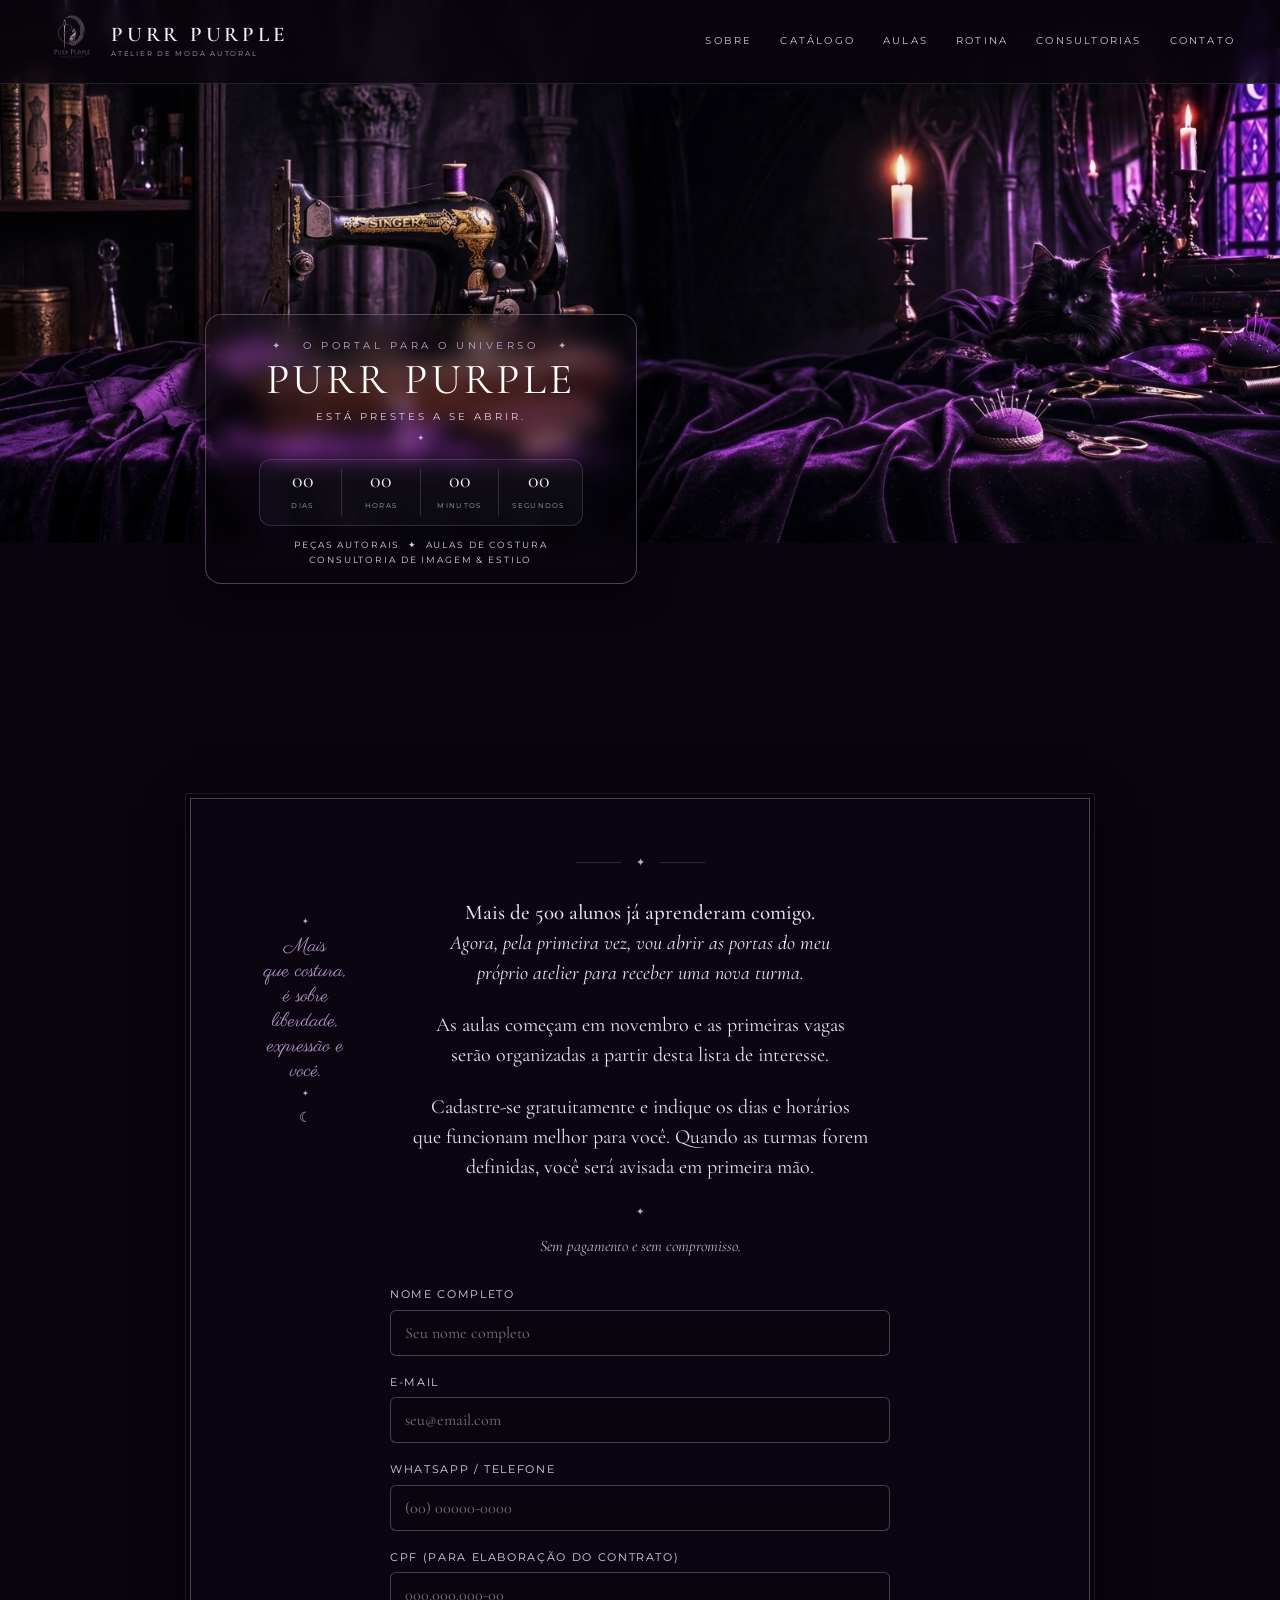
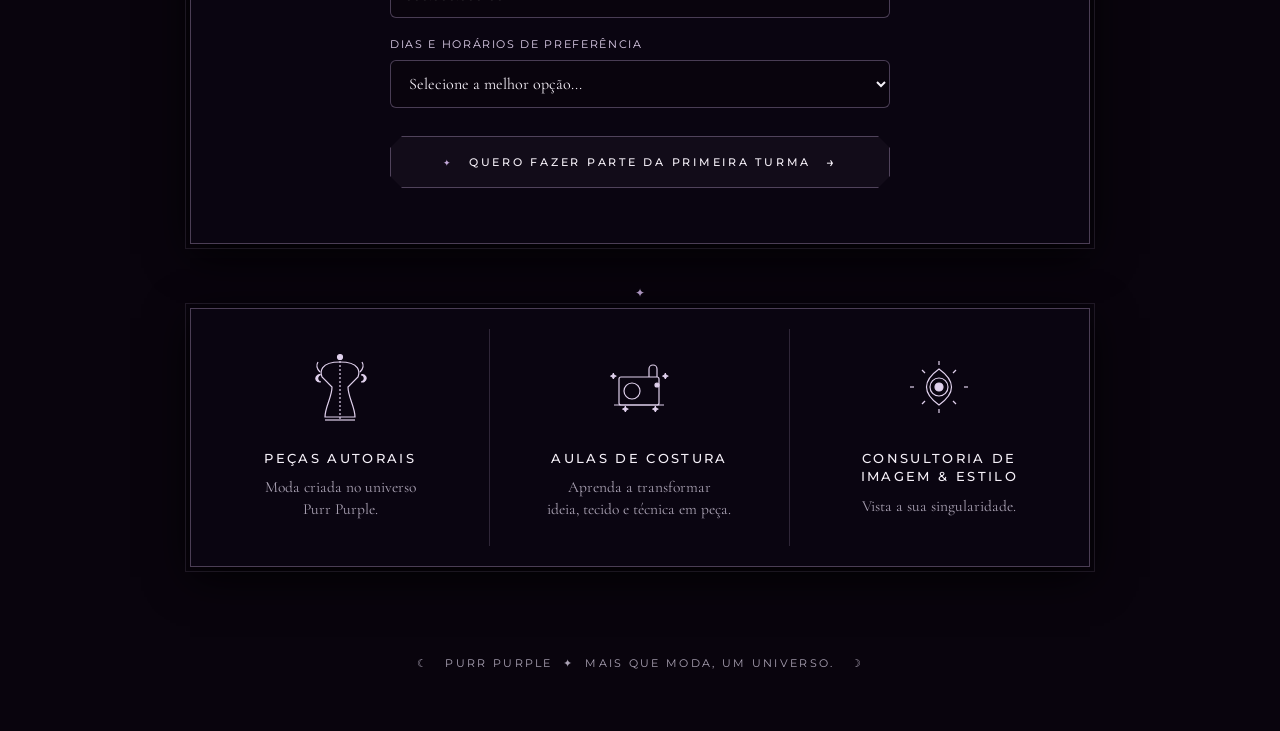
==== commit e14858a9: "Add files via upload" ====
--- a/index.html
+++ b/index.html
@@ -64,7 +64,7 @@
       <div class="hero-bottom-fade"></div>
     </section>
 
-    <!-- Seção Central de Interesse -->
+    <!-- Seção Central de Interesse com Formulário Integrado -->
     <section class="interest section-frame">
       <div class="ornament-top">
         <span class="ornament-line"></span>
@@ -93,12 +93,45 @@
 
         <p class="no-obligation">Sem pagamento e sem compromisso.</p>
 
-        <!-- Botão com Moldura Recortada -->
-        <a class="button button-primary" href="https://forms.google.com" target="_blank" rel="noopener noreferrer">
-          <span class="btn-star">✦</span>
-          <span class="btn-text">QUERO FAZER PARTE DA PRIMEIRA TURMA</span>
-          <span class="btn-arrow">→</span>
-        </a>
+        <!-- Formulário Nativo Integrado (Substituindo o Botão do Google Forms) -->
+        <form class="enrollment-form" action="https://formspree.io/f/xzezjkpz" method="POST">
+          <div class="form-group">
+            <label for="nome">Nome Completo</label>
+            <input type="text" id="nome" name="nome" required placeholder="Seu nome completo">
+          </div>
+
+          <div class="form-group">
+            <label for="email">E-mail</label>
+            <input type="email" id="email" name="email" required placeholder="seu@email.com">
+          </div>
+
+          <div class="form-group">
+            <label for="whatsapp">WhatsApp / Telefone</label>
+            <input type="tel" id="whatsapp" name="whatsapp" required placeholder="(00) 00000-0000">
+          </div>
+
+          <div class="form-group">
+            <label for="cpf">CPF (para elaboração do contrato)</label>
+            <input type="text" id="cpf" name="cpf" required placeholder="000.000.000-00">
+          </div>
+
+          <div class="form-group">
+            <label for="horarios">Dias e Horários de Preferência</label>
+            <select id="horarios" name="horarios" required>
+              <option value="" disabled selected>Selecione a melhor opção...</option>
+              <option value="terca-quinta-manha">Terça e Quinta — Manhã (09h às 12h)</option>
+              <option value="terca-quinta-tarde">Terça e Quinta — Tarde (14h às 17h)</option>
+              <option value="sabado-manha">Sábado — Manhã (09h às 12h)</option>
+            </select>
+          </div>
+
+          <button type="submit" class="button button-primary button-submit">
+            <span class="btn-star">✦</span>
+            <span class="btn-text">QUERO FAZER PARTE DA PRIMEIRA TURMA</span>
+            <span class="btn-arrow">→</span>
+          </button>
+        </form>
+
       </div>
     </section>
 
--- a/style.css
+++ b/style.css
@@ -46,8 +46,8 @@
 }
 
 .brand-mark img {
-  width: 70px;
-  height: 70px;
+  width: 54px;
+  height: 54px;
   object-fit: contain;
 }
 
@@ -78,34 +78,28 @@
   align-items: center;
   justify-content: flex-start;
   padding-top: 60px;
-  padding-left: clamp(calc(20px + 10vw), 16vw, calc(100px + 10vw)); /* Posicionado 10% mais para a direita */
+  padding-left: clamp(calc(20px + 10vw), 16vw, calc(100px + 10vw));
   background-image: url('assets/fundo.png');
   background-position: right top;
   background-repeat: no-repeat;
   background-size: contain;
 }
 
-/* ==========================================================================
-   MURAL FOSCO DE INAUGURAÇÃO DA HERO (RELAÇÃO AO CRONÔMETRO E TEXTOS)
-   ========================================================================== */
+/* Mural Fosco de Inauguração da Hero */
 .hero-overlay {
   width: 100%;
-  
-  /* ---> CONTROLE DE TAMANHO E ESPAÇAMENTO DO BLOCO FOSCO (REDUZIDO EM 10%) <--- */
-  max-width: 432px;      /* Reduzido 10% (de 480px para 432px) */
-  padding: 14px 25px;    /* Reduzido 10% mantendo a proporção retangular */
-  margin-top: 10px;      /* Afastamento do topo */
-
-  /* ---> CARACTERÍSTICAS VISUAIS E EFEITO FOSCO (GLASSMORPHISM) <--- */
+  max-width: 432px;
+  padding: 14px 25px;
+  margin-top: 10px;
   text-align: center;
   position: relative;
   z-index: 2;
-  background: rgba(12, 6, 18, 0.20); /* Transparência do fundo do bloco */
-  backdrop-filter: blur(10px);        /* Intensidade do desfoque/efeito fosco */
+  background: rgba(12, 6, 18, 0.20);
+  backdrop-filter: blur(10px);
   -webkit-backdrop-filter: blur(10px);
-  border: 1px solid var(--border-frame); /* Borda fina estilizada */
-  border-radius: 16px;                   /* Arredondamento dos cantos */
-  box-shadow: 0 8px 32px 0 rgba(0, 0, 0, 0.6); /* Sombra do bloco */
+  border: 1px solid var(--border-frame);
+  border-radius: 16px;
+  box-shadow: 0 8px 32px 0 rgba(0, 0, 0, 0.6);
 }
 
 .eyebrow { 
@@ -136,16 +130,16 @@
   margin-bottom: 12px;
 }
 
-/* ---> CRONÔMETRO AJUSTADO PROPORCIONALMENTE EM 10% <--- */
+/* Cronômetro */
 .countdown {
   display: grid;
   grid-template-columns: repeat(4, 1fr);
   border: 1px solid var(--line);
   border-radius: 12px;
   background: rgba(255, 255, 255, 0.03);
-  padding: 9px 4px;     /* Espaçamento interno reduzido 10% */
-  margin: 12px auto;    /* Margem ajustada */
-  max-width: 324px;     /* Reduzido de 360px para 324px (10%) */
+  padding: 9px 4px;
+  margin: 12px auto;
+  max-width: 324px;
 }
 
 .countdown div { border-right: 1px solid var(--line); text-align: center; }
@@ -160,7 +154,7 @@
   margin: 0;
 }
 
-/* Transição de Fundo em Gradiente Suave para o Roxo Abissal */
+/* Transição de Fundo em Gradiente */
 .hero-bottom-fade {
   position: absolute;
   bottom: 0;
@@ -259,6 +253,60 @@
 }
 .btn-star { font-size: 9px; color: var(--lavender); }
 .btn-arrow { font-size: 14px; }
+
+/* Formulário de Cadastro Purr Purple */
+.enrollment-form {
+  display: flex;
+  flex-direction: column;
+  gap: 18px;
+  max-width: 500px;
+  margin: 30px auto 0;
+  text-align: left;
+}
+
+.form-group {
+  display: flex;
+  flex-direction: column;
+  gap: 6px;
+}
+
+.form-group label {
+  font-family: "Montserrat", sans-serif;
+  font-size: 11px;
+  letter-spacing: 0.15em;
+  color: var(--lavender-light);
+  text-transform: uppercase;
+}
+
+.form-group input,
+.form-group select {
+  background: rgba(9, 4, 13, 0.6);
+  border: 1px solid var(--border-frame);
+  border-radius: 6px;
+  padding: 12px 14px;
+  color: var(--white);
+  font-family: "Cormorant Garamond", serif;
+  font-size: 16px;
+  outline: none;
+  transition: border-color 0.3s, box-shadow 0.3s;
+}
+
+.form-group input:focus,
+.form-group select:focus {
+  border-color: var(--purple-glow);
+  box-shadow: 0 0 10px rgba(155, 81, 224, 0.3);
+}
+
+.form-group option {
+  background-color: var(--abyss);
+  color: var(--white);
+}
+
+.button-submit {
+  width: 100%;
+  margin-top: 10px;
+  cursor: pointer;
+}
 
 .section-divider-star {
   text-align: center;
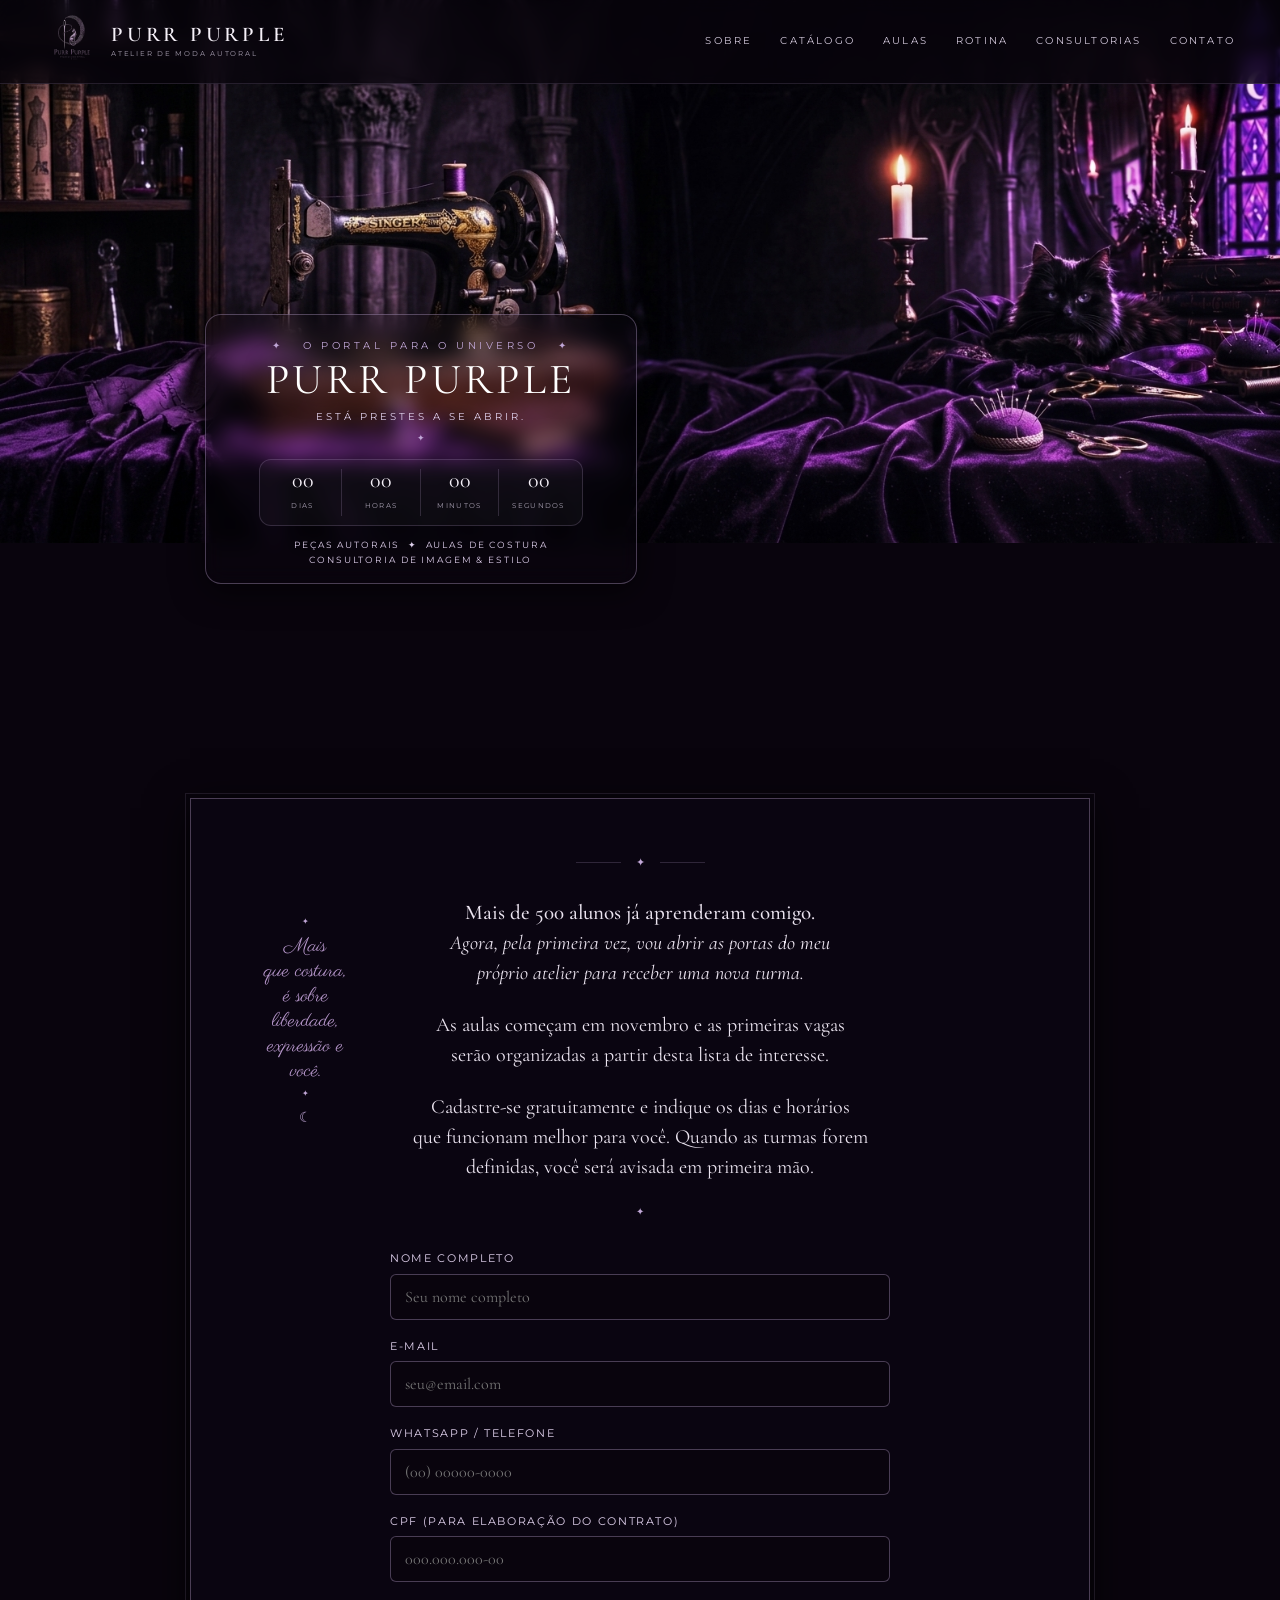
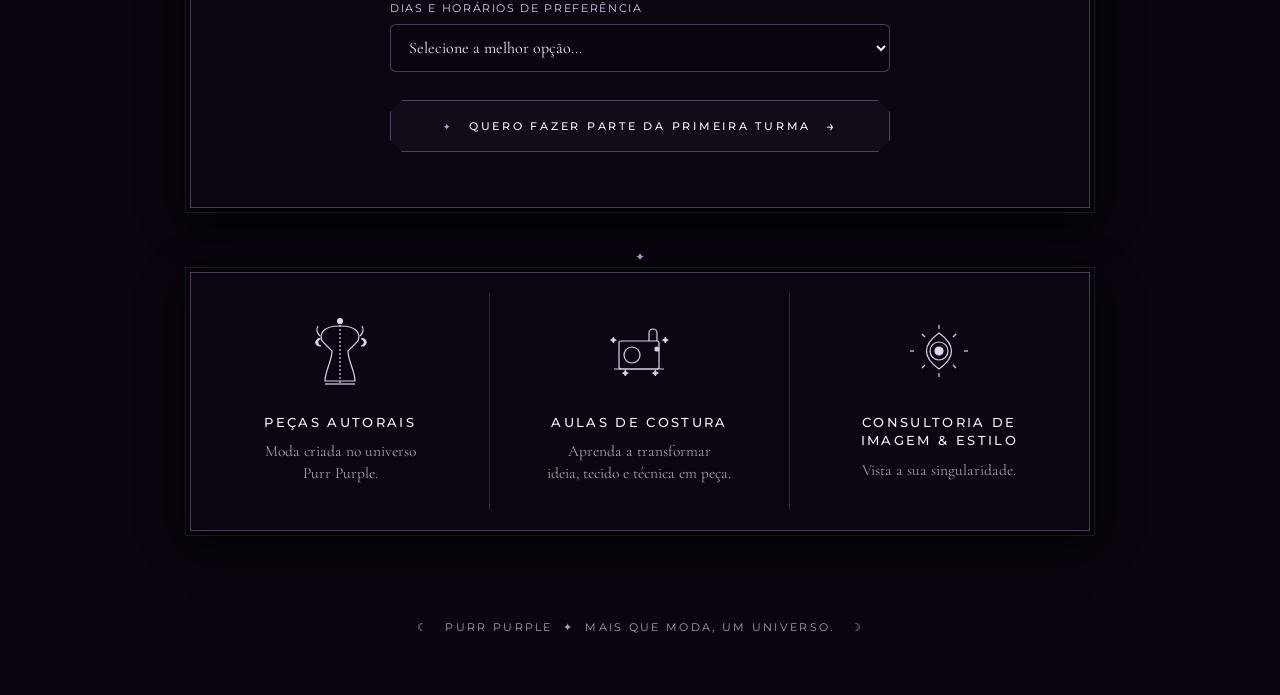
==== commit 4689f434: "Add files via upload" ====
--- a/index.html
+++ b/index.html
@@ -31,7 +31,7 @@
       <a href="sobre.html">SOBRE</a>
       <a href="catalogo.html">CATÁLOGO</a>
       <a href="aulas.html">AULAS</a>
-      <a href="rotinas.html">ROTINA</a>
+      <a href="rotina.html">ROTINA</a>
       <a href="consultoria.html">CONSULTORIAS</a>
       <a href="contatos.html">CONTATO</a>
     </nav>
@@ -90,9 +90,7 @@
         </div>
 
         <div class="ornament-mid">✦</div>
-
-        <p class="no-obligation">Sem pagamento e sem compromisso.</p>
-
+        
         <!-- Formulário Nativo Integrado (Substituindo o Botão do Google Forms) -->
         <form class="enrollment-form" action="https://formspree.io/f/xzezjkpz" method="POST">
           <div class="form-group">
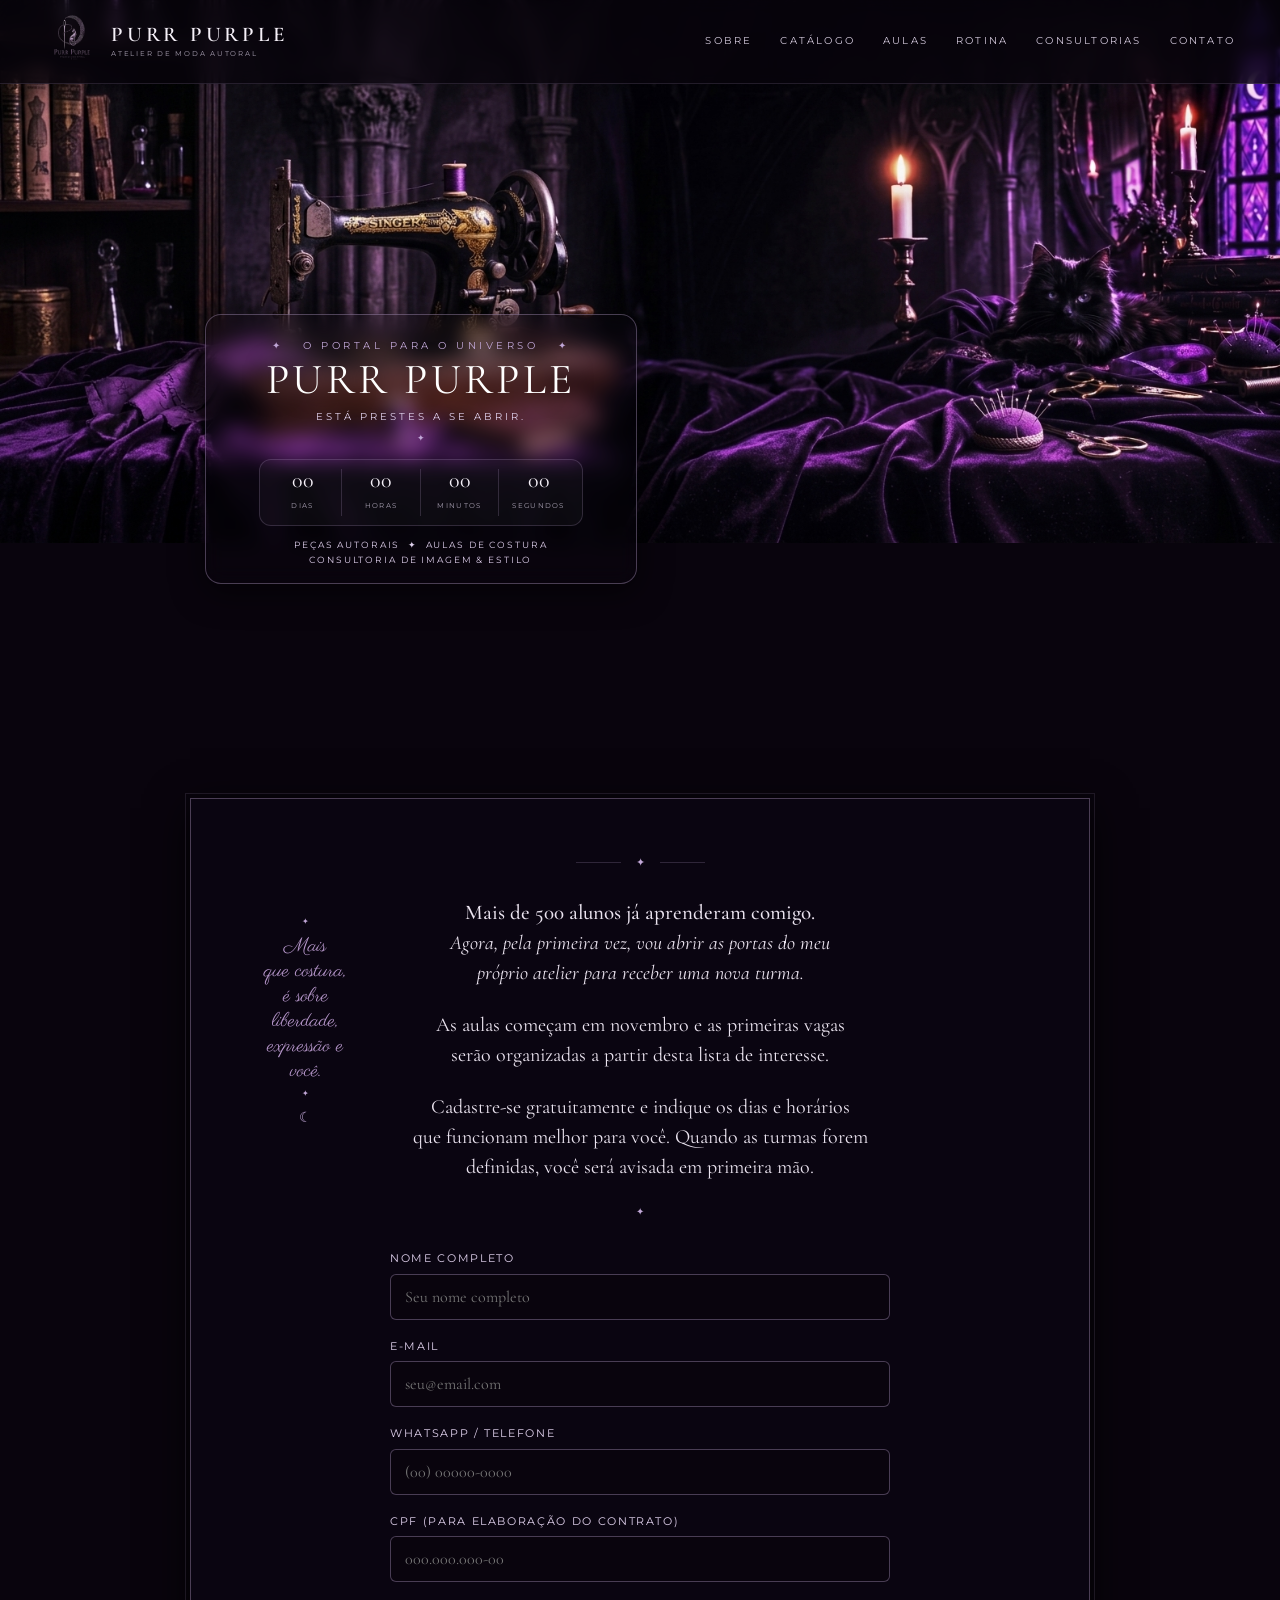
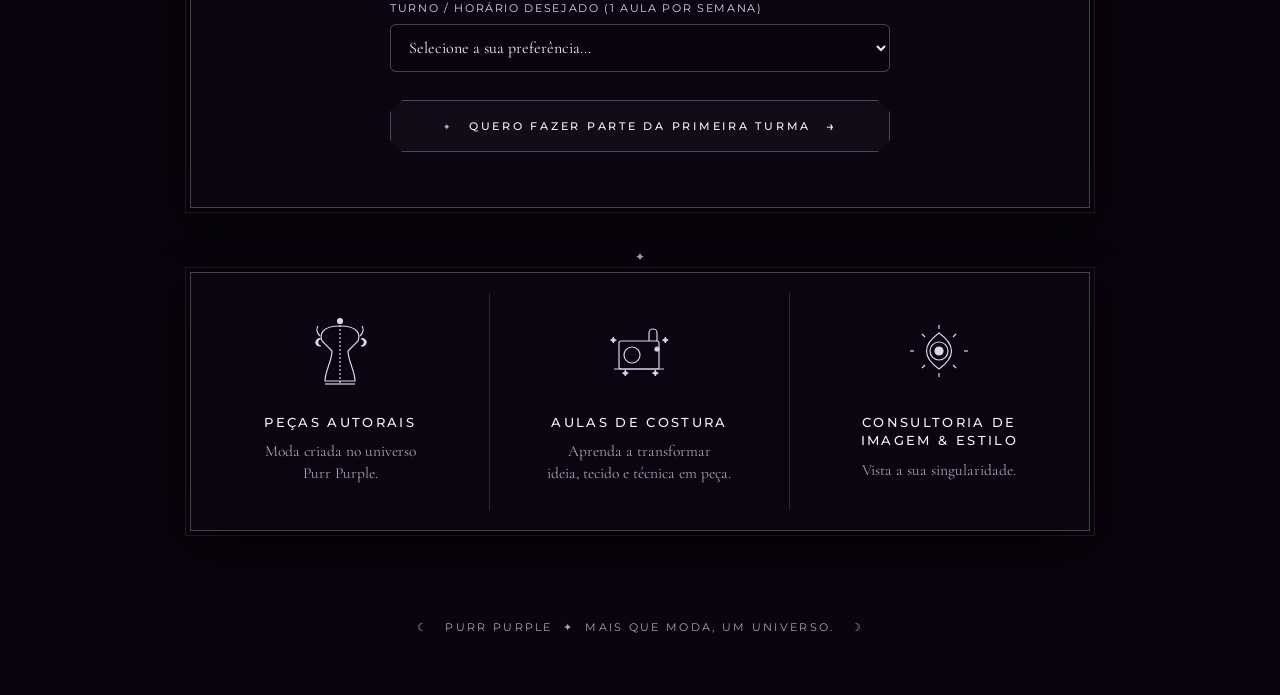
==== commit 8b58380a: "Add files via upload" ====
--- a/index.html
+++ b/index.html
@@ -114,12 +114,34 @@
           </div>
 
           <div class="form-group">
-            <label for="horarios">Dias e Horários de Preferência</label>
+            <label for="horarios">Turno / Horário Desejado (1 aula por semana)</label>
             <select id="horarios" name="horarios" required>
-              <option value="" disabled selected>Selecione a melhor opção...</option>
-              <option value="terca-quinta-manha">Terça e Quinta — Manhã (09h às 12h)</option>
-              <option value="terca-quinta-tarde">Terça e Quinta — Tarde (14h às 17h)</option>
-              <option value="sabado-manha">Sábado — Manhã (09h às 12h)</option>
+              <option value="" disabled selected>Selecione a sua preferência...</option>
+              
+              <optgroup label="Segunda-feira">
+                <option value="segunda-manha" data-day="Segunda-feira" data-turno="Manhã">Manhã</option>
+                <option value="segunda-tarde" data-day="Segunda-feira" data-turno="Tarde">Tarde</option>
+              </optgroup>
+
+              <optgroup label="Terça-feira">
+                <option value="terca-manha" data-day="Terça-feira" data-turno="Manhã">Manhã</option>
+                <option value="terca-tarde" data-day="Terça-feira" data-turno="Tarde">Tarde</option>
+              </optgroup>
+
+              <optgroup label="Quarta-feira">
+                <option value="quarta-manha" data-day="Quarta-feira" data-turno="Manhã">Manhã</option>
+                <option value="quarta-tarde" data-day="Quarta-feira" data-turno="Tarde">Tarde</option>
+              </optgroup>
+
+              <optgroup label="Quinta-feira">
+                <option value="quinta-manha" data-day="Quinta-feira" data-turno="Manhã">Manhã</option>
+                <option value="quinta-tarde" data-day="Quinta-feira" data-turno="Tarde">Tarde</option>
+              </optgroup>
+
+              <optgroup label="Sábado">
+                <option value="sabado-manha" data-day="Sábado" data-turno="Manhã">Manhã</option>
+                <option value="sabado-tarde" data-day="Sábado" data-turno="Tarde">Tarde</option>
+              </optgroup>
             </select>
           </div>
 
@@ -205,5 +227,29 @@
   </footer>
 
   <script src="script.js"></script>
+  <script>
+    // Script para ajustar o texto exibido na caixa quando selecionado
+    const selectHorarios = document.getElementById('horarios');
+    if (selectHorarios) {
+      selectHorarios.addEventListener('mousedown', function() {
+        // Restaura o texto curto na lista ao abrir/clicar
+        Array.from(this.options).forEach(opt => {
+          if (opt.hasAttribute('data-turno')) {
+            opt.text = opt.getAttribute('data-turno');
+          }
+        });
+      });
+
+      selectHorarios.addEventListener('change', function() {
+        // Atualiza a caixa fechada para mostrar o dia junto com o turno
+        const selectedOpt = this.options[this.selectedIndex];
+        const day = selectedOpt.getAttribute('data-day');
+        const turno = selectedOpt.getAttribute('data-turno');
+        if (day && turno) {
+          selectedOpt.text = `${day} — ${turno}`;
+        }
+      });
+    }
+  </script>
 </body>
 </html>
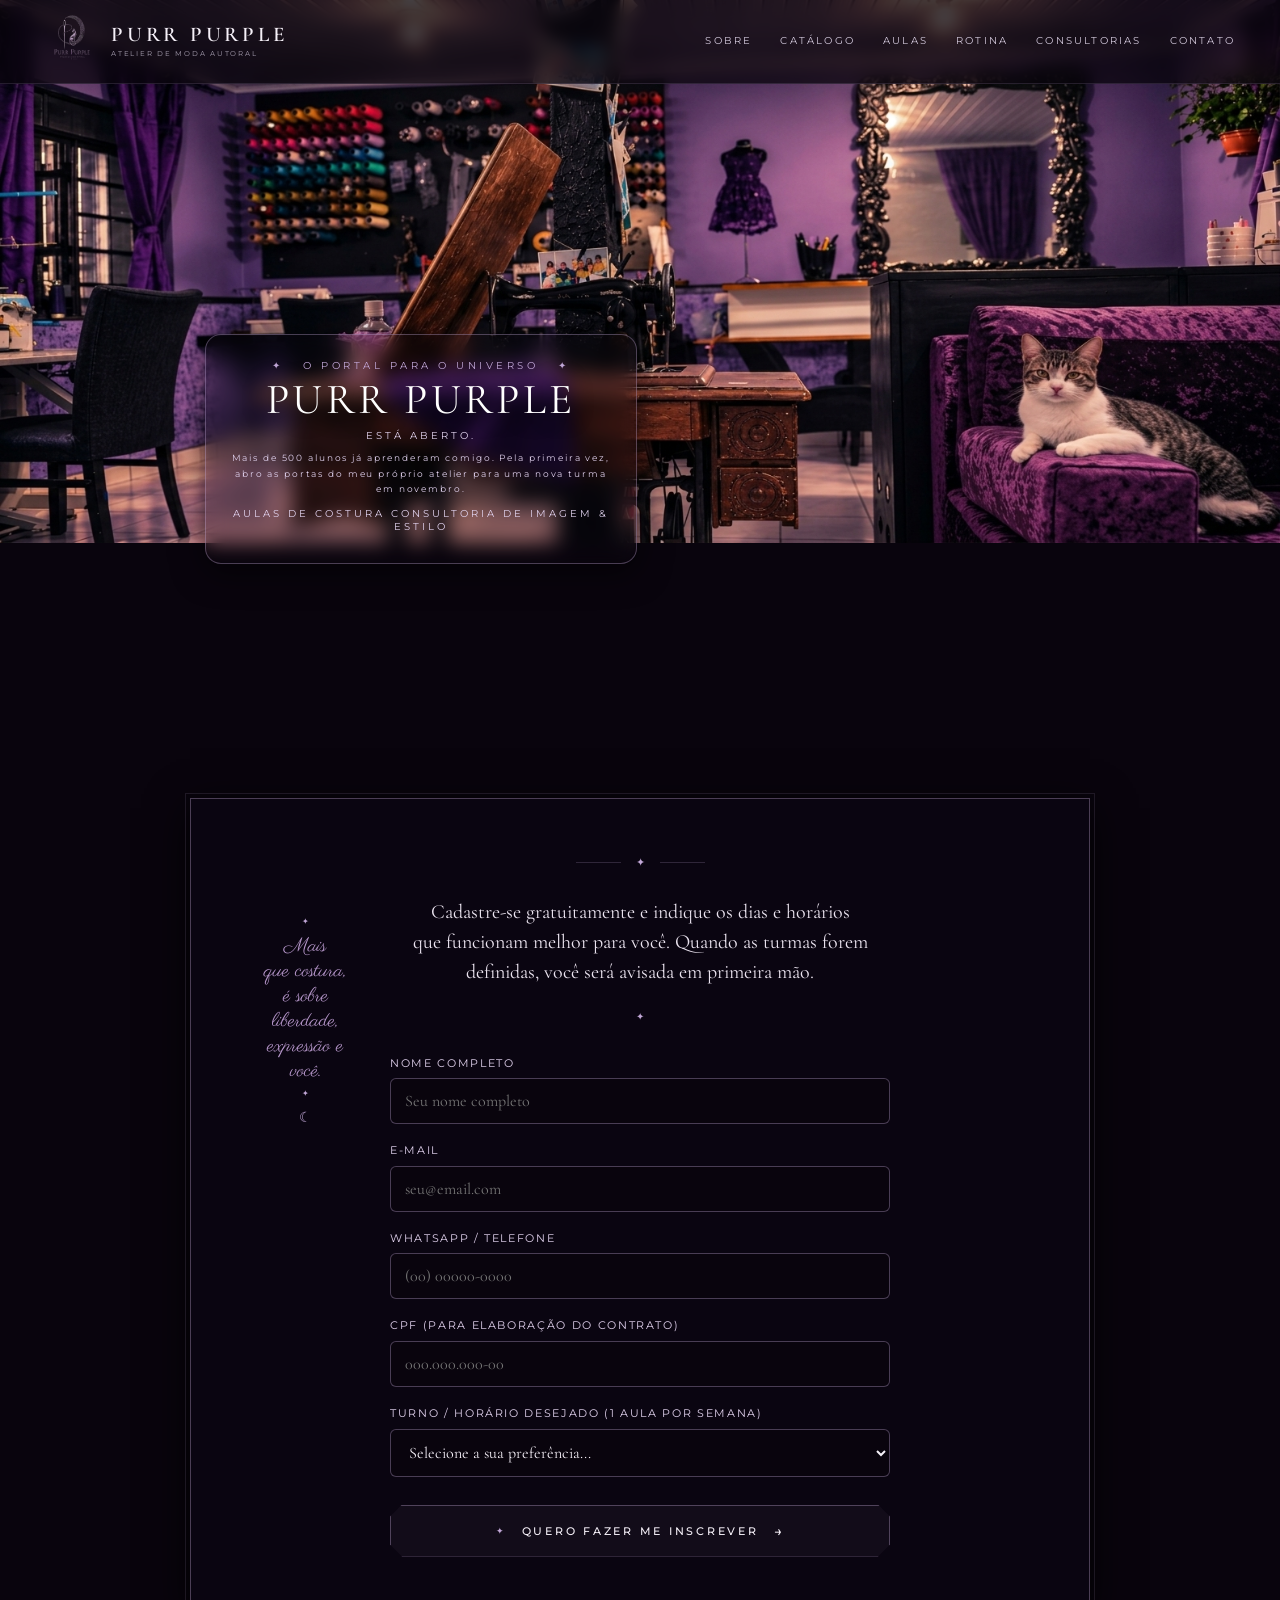
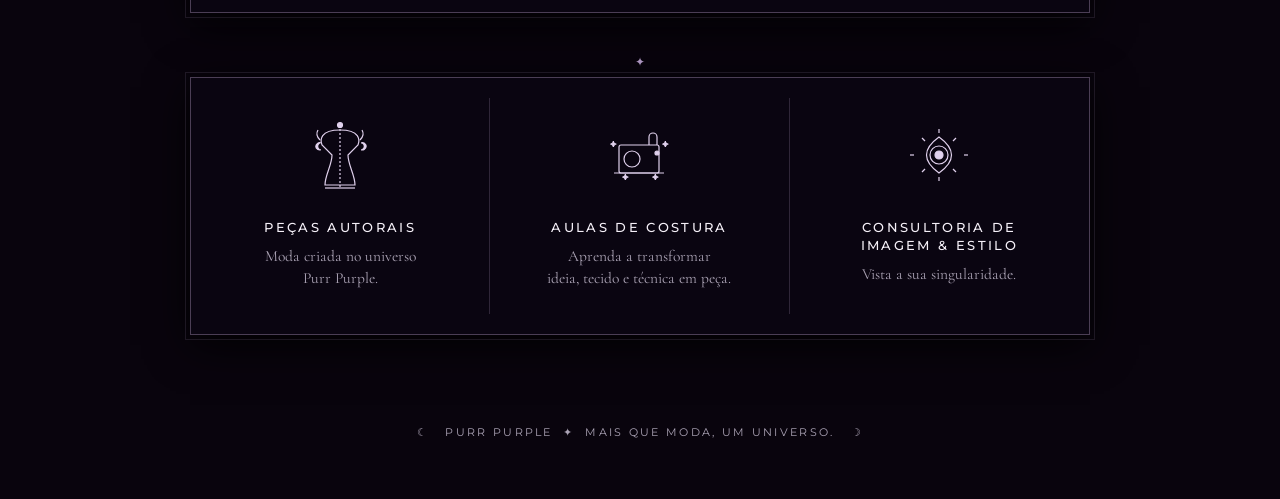
==== commit 8e63ca81: "Add files via upload" ====
--- a/index.html
+++ b/index.html
@@ -38,25 +38,16 @@
   </header>
 
   <main>
-    <!-- Seção Hero com Imagem Inteira Alinhada à Direita -->
+    <!-- Seção Hero com a Caixa Posicionada à Esquerda -->
     <section class="hero-parallax">
       <div class="hero-overlay">
         <p class="eyebrow">✦ &nbsp; O PORTAL PARA O UNIVERSO &nbsp; ✦</p>
         <h1>PURR PURPLE</h1>
-        <p class="hero-lead">ESTÁ PRESTES A SE ABRIR.</p>
-        <div class="hero-star-divider">✦</div>
-
-        <!-- Cronômetro de Inauguração -->
-        <div class="countdown" aria-label="Contagem regressiva para a abertura do portal">
-          <div><strong id="days">00</strong><span>DIAS</span></div>
-          <div><strong id="hours">00</strong><span>HORAS</span></div>
-          <div><strong id="minutes">00</strong><span>MINUTOS</span></div>
-          <div><strong id="seconds">00</strong><span>SEGUNDOS</span></div>
-        </div>
-
+        <p class="hero-lead">ESTÁ ABERTO.</p>
         <p class="hero-services">
-          PEÇAS AUTORAIS &nbsp;✦&nbsp; AULAS DE COSTURA<br>
-          CONSULTORIA DE IMAGEM & ESTILO
+          Mais de 500 alunos já aprenderam comigo. Pela primeira vez, abro as portas do meu próprio atelier para uma nova turma em novembro.
+        <p class="hero-lead">AULAS DE COSTURA CONSULTORIA DE IMAGEM & ESTILO</p>
+  
         </p>
       </div>
 
@@ -80,18 +71,14 @@
           <span class="side-moon">☾</span>
         </div>
 
-        <div class="interest-text">
-          <p><strong>Mais de 500 alunos já aprenderam comigo.</strong><br>
-          <em>Agora, pela primeira vez, vou abrir as portas do meu<br>próprio atelier para receber uma nova turma.</em></p>
-          
-          <p>As aulas começam em novembro e as primeiras vagas<br>serão organizadas a partir desta lista de interesse.</p>
-          
+        <div class="interest-text">                   
+               
           <p>Cadastre-se gratuitamente e indique os dias e horários<br>que funcionam melhor para você. Quando as turmas forem<br>definidas, você será avisada em primeira mão.</p>
         </div>
 
         <div class="ornament-mid">✦</div>
         
-        <!-- Formulário Nativo Integrado (Substituindo o Botão do Google Forms) -->
+        <!-- Formulário Nativo Integrado -->
         <form class="enrollment-form" action="https://formspree.io/f/xzezjkpz" method="POST">
           <div class="form-group">
             <label for="nome">Nome Completo</label>
@@ -147,7 +134,7 @@
 
           <button type="submit" class="button button-primary button-submit">
             <span class="btn-star">✦</span>
-            <span class="btn-text">QUERO FAZER PARTE DA PRIMEIRA TURMA</span>
+            <span class="btn-text">QUERO FAZER ME INSCREVER</span>
             <span class="btn-arrow">→</span>
           </button>
         </form>
@@ -228,11 +215,9 @@
 
   <script src="script.js"></script>
   <script>
-    // Script para ajustar o texto exibido na caixa quando selecionado
     const selectHorarios = document.getElementById('horarios');
     if (selectHorarios) {
       selectHorarios.addEventListener('mousedown', function() {
-        // Restaura o texto curto na lista ao abrir/clicar
         Array.from(this.options).forEach(opt => {
           if (opt.hasAttribute('data-turno')) {
             opt.text = opt.getAttribute('data-turno');
@@ -241,7 +226,6 @@
       });
 
       selectHorarios.addEventListener('change', function() {
-        // Atualiza a caixa fechada para mostrar o dia junto com o turno
         const selectedOpt = this.options[this.selectedIndex];
         const day = selectedOpt.getAttribute('data-day');
         const turno = selectedOpt.getAttribute('data-turno');
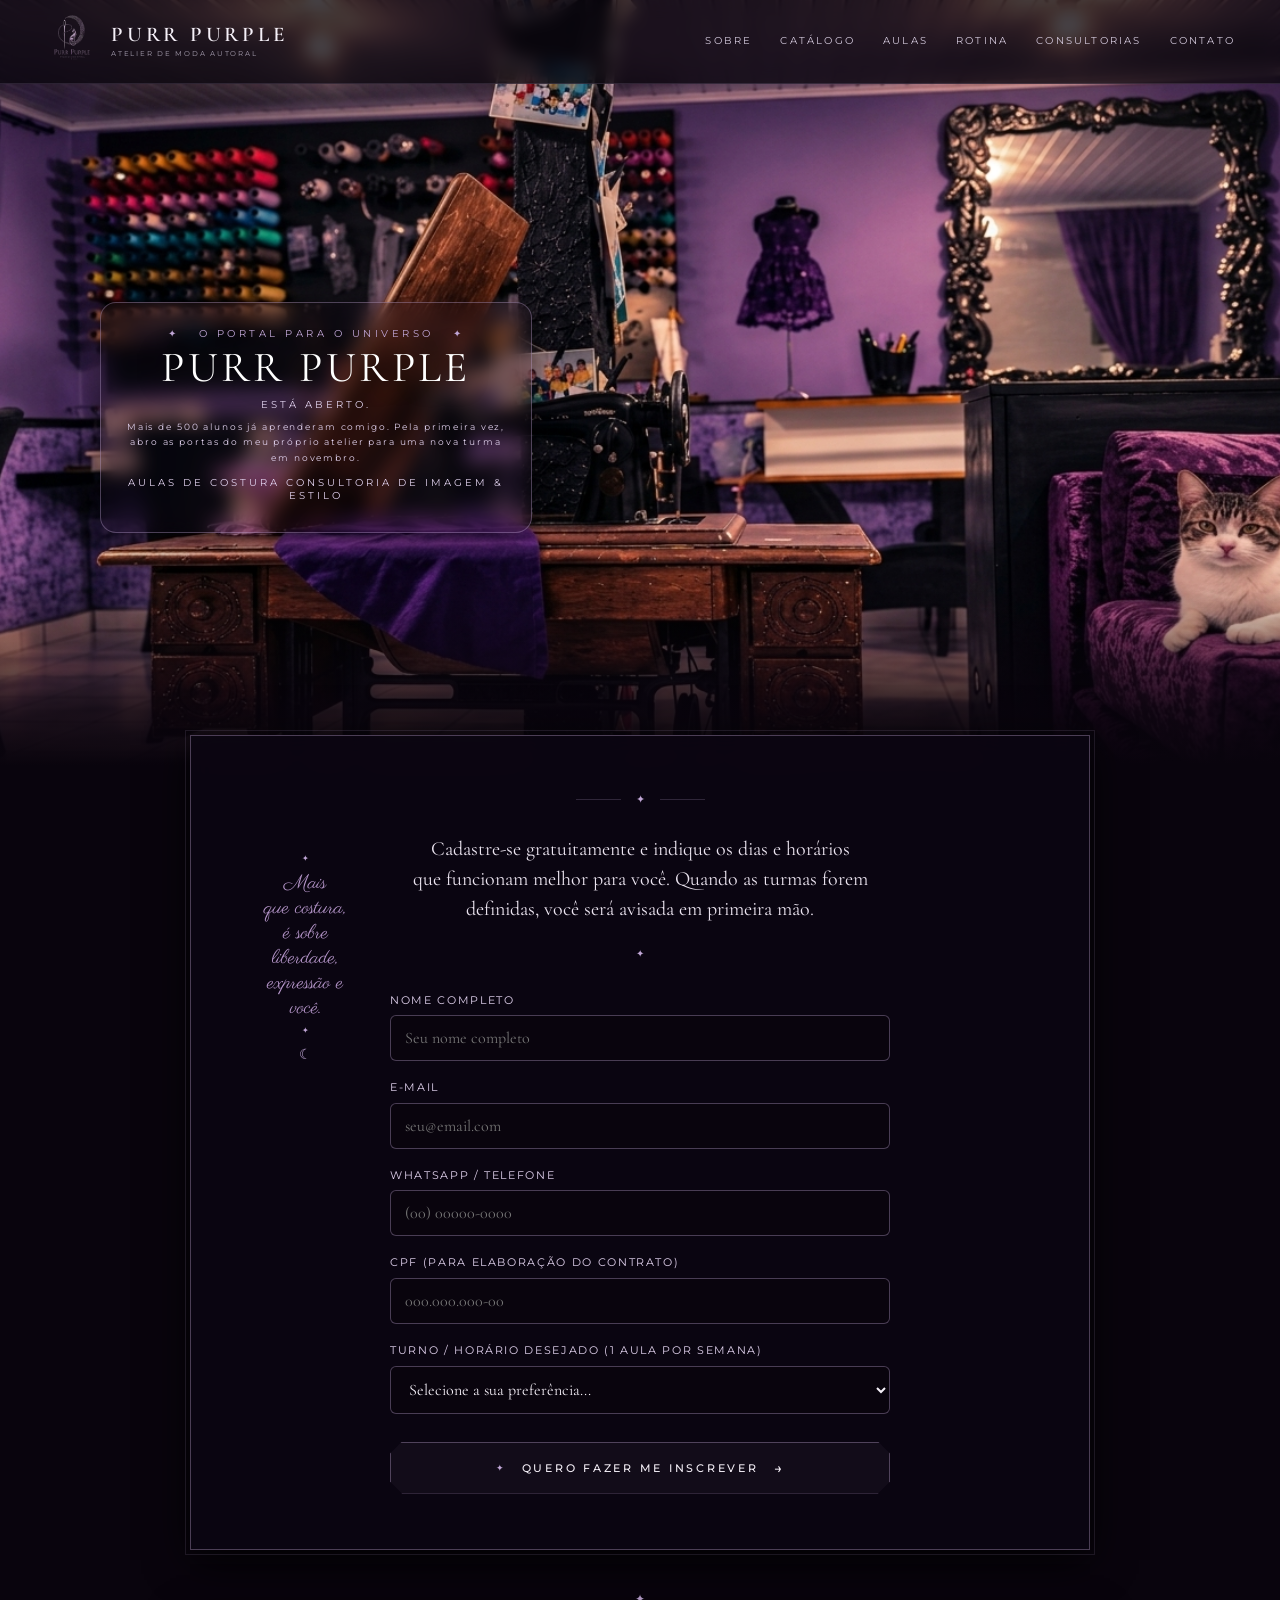
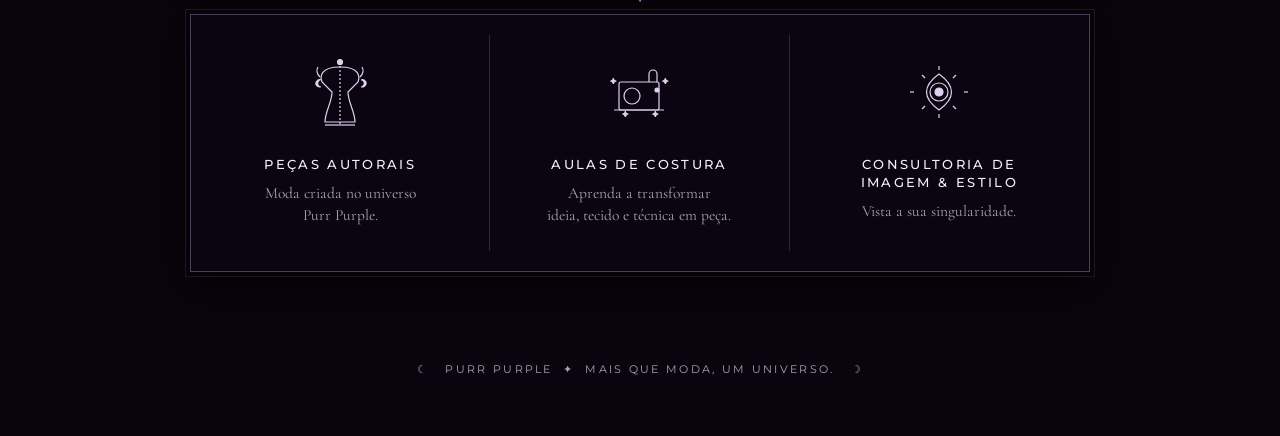
==== commit 4f0854e1: "Add files via upload" ====
--- a/index.html
+++ b/index.html
@@ -3,9 +3,9 @@
 <head>
   <meta charset="utf-8">
   <meta name="viewport" content="width=device-width, initial-scale=1">
-  <meta name="description" content="Purr Purple — atelier de moda autoral. Peças autorais, aulas de costura e consultoria de imagem & estilo.">
+  <meta name="description" content="Purr Purple em Planaltina — atelier de moda autoral. Peças autorais, aulas de costura e consultoria de imagem & estilo.">
   <meta name="theme-color" content="#09040d">
-  <title>Purr Purple — Atelier de Moda Autoral</title>
+  <title>Purr Purple — Aulas de Costura e Consultoria em Planaltina</title>
   <link rel="preconnect" href="https://fonts.googleapis.com">
   <link rel="preconnect" href="https://fonts.gstatic.com" crossorigin>
   <link href="https://fonts.googleapis.com/css2?family=Cormorant+Garamond:ital,wght@0,300;0,400;0,500;0,600;0,700;1,400&family=Montserrat:wght@300;400;500;600&family=Parisienne&display=swap" rel="stylesheet">
@@ -31,7 +31,7 @@
       <a href="sobre.html">SOBRE</a>
       <a href="catalogo.html">CATÁLOGO</a>
       <a href="aulas.html">AULAS</a>
-      <a href="rotina.html">ROTINA</a>
+      <a href="rotinas.html">ROTINA</a>
       <a href="consultoria.html">CONSULTORIAS</a>
       <a href="contatos.html">CONTATO</a>
     </nav>
--- a/style.css
+++ b/style.css
@@ -68,24 +68,23 @@
 
 .menu-toggle { display: none; background: none; border: 1px solid var(--line); color: var(--white); padding: 8px 12px; }
 
-/* Seção Hero - Imagem Exibida Inteira e Encostada na Borda Direita */
+/* Seção Hero - Com a Caixa Posicionada à Esquerda */
 .hero-parallax {
   position: relative;
   width: 100%;
-  aspect-ratio: 1000 / 1480;
-  max-height: 92vh;
+  min-height: 85vh;
   display: flex;
   align-items: center;
   justify-content: flex-start;
   padding-top: 60px;
-  padding-left: clamp(calc(20px + 10vw), 16vw, calc(100px + 10vw));
+  padding-left: clamp(20px, 8vw, 100px);
   background-image: url('assets/fundo.png');
-  background-position: right top;
+  background-position: center center;
   background-repeat: no-repeat;
-  background-size: contain;
-}
-
-/* Mural Fosco de Inauguração da Hero */
+  background-size: cover;
+}
+
+/* Mural Fosco de Inauguração da Hero (Posicionado à Esquerda) */
 .hero-overlay {
   width: 100%;
   max-width: 432px;
@@ -94,7 +93,7 @@
   text-align: center;
   position: relative;
   z-index: 2;
-  background: rgba(12, 6, 18, 0.20);
+  background: rgba(12, 6, 18, 0.25);
   backdrop-filter: blur(10px);
   -webkit-backdrop-filter: blur(10px);
   border: 1px solid var(--border-frame);
@@ -129,23 +128,6 @@
   color: var(--lavender);
   margin-bottom: 12px;
 }
-
-/* Cronômetro */
-.countdown {
-  display: grid;
-  grid-template-columns: repeat(4, 1fr);
-  border: 1px solid var(--line);
-  border-radius: 12px;
-  background: rgba(255, 255, 255, 0.03);
-  padding: 9px 4px;
-  margin: 12px auto;
-  max-width: 324px;
-}
-
-.countdown div { border-right: 1px solid var(--line); text-align: center; }
-.countdown div:last-child { border: none; }
-.countdown strong { display: block; font: 400 22px/1 "Cormorant Garamond", serif; color: var(--white); }
-.countdown span { font: 400 6.5px "Montserrat", sans-serif; letter-spacing: 0.2em; color: var(--silver); }
 
 .hero-services { 
   font: 400 8.5px/1.8 "Montserrat", sans-serif; 
@@ -225,12 +207,6 @@
 
 .ornament-mid { font-size: 10px; color: var(--lavender); margin: 20px 0 15px; }
 
-.no-obligation { 
-  font: italic 16px "Cormorant Garamond", serif; 
-  color: #bfaecb; 
-  margin-bottom: 28px; 
-}
-
 .button-primary {
   display: inline-flex;
   align-items: center;
@@ -367,12 +343,6 @@
 /* Adaptabilidade Mobile */
 @media(max-width: 950px) {
   .script-quote { display: none; }
-  .hero-parallax {
-    aspect-ratio: auto;
-    min-height: 80vh;
-    background-size: cover;
-    background-position: center top;
-  }
 }
 
 @media(max-width: 800px) {
